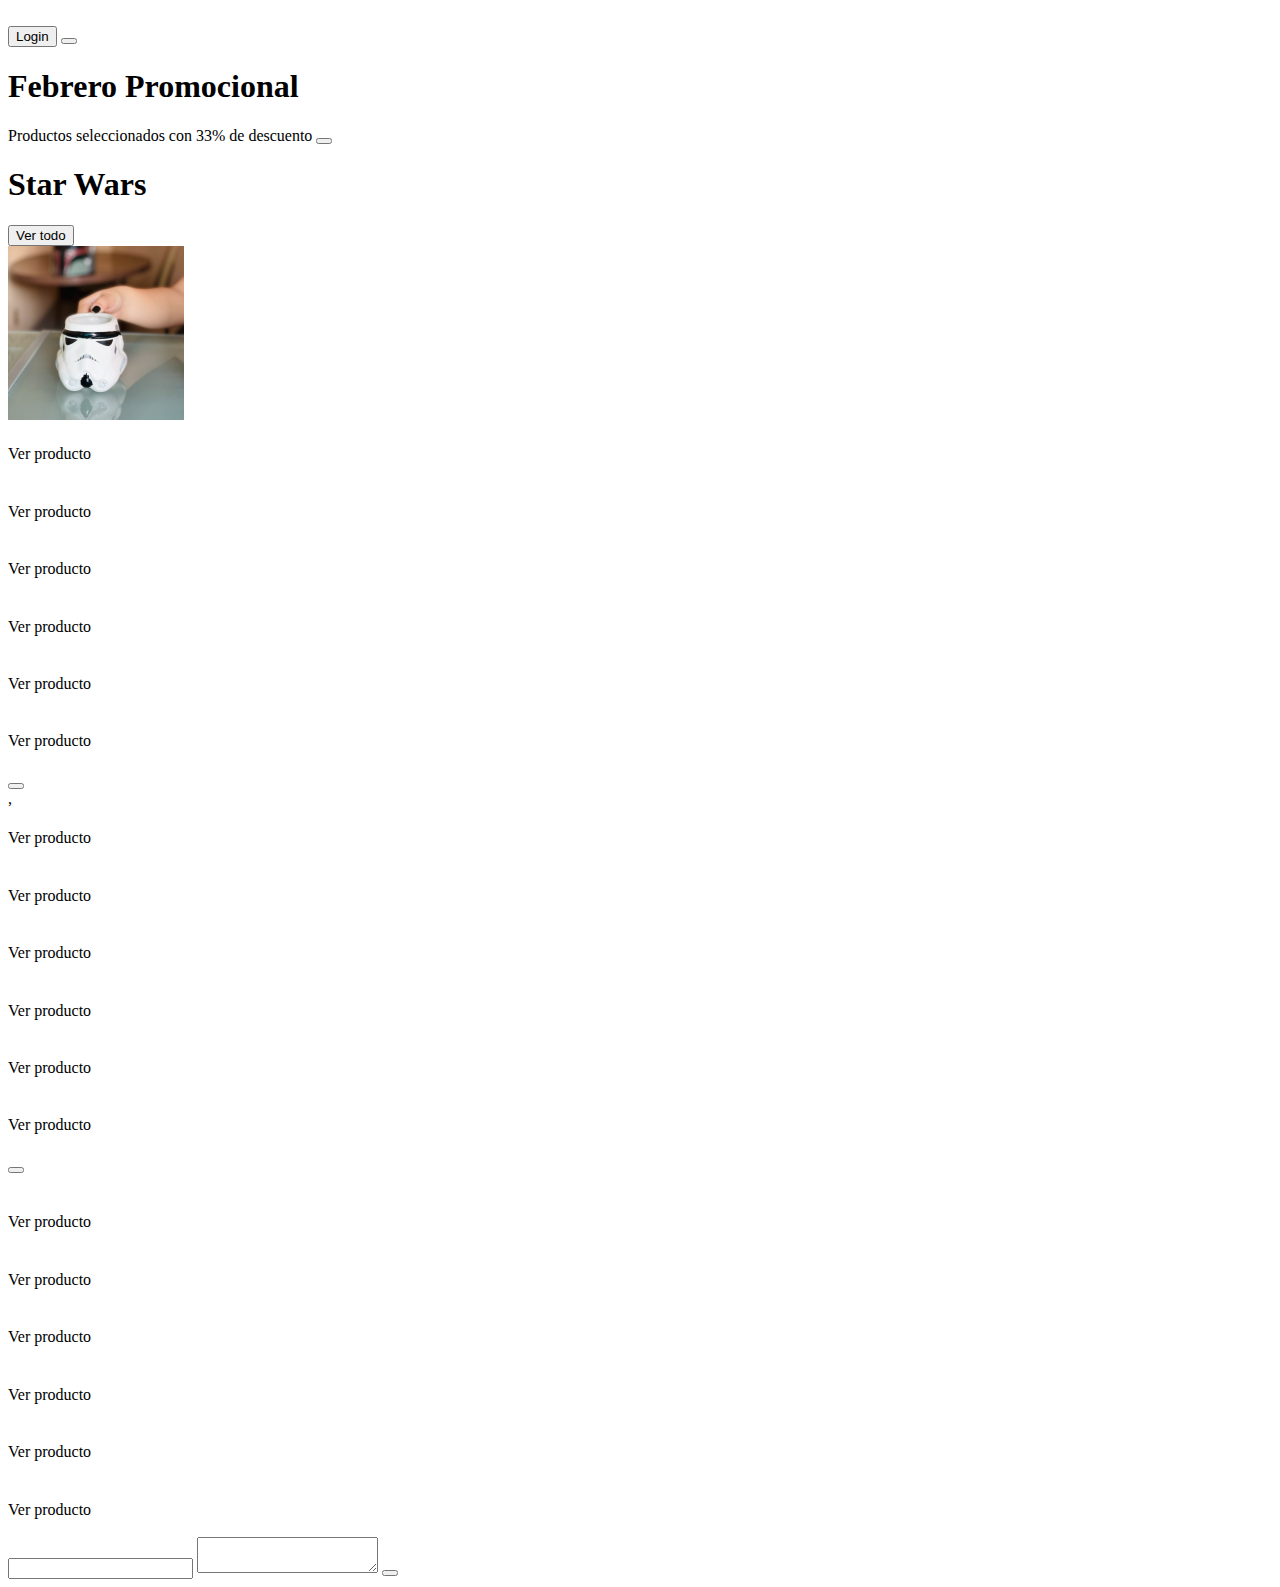
==== index.html @ b5e73b63 "iniciando proyecto" ====
<!DOCTYPE html>
<html lang="en">
<head>
    <meta charset="UTF-8">
    <meta http-equiv="X-UA-Compatible" content="IE=edge">
    <meta name="viewport" content="width=device-width, initial-scale=1.0">
    <title>Document</title>
</head>
<body>
    
    <header>
        <img class="logo">
        <div class="nav">
            <button class="login">Login</button>
            <button class="busqueda"></button>
        </div>
    </header>

    <main>
        <section class="slide">

            <h1 class="title">Febrero Promocional</h1>
            <span class="subtitle">Productos seleccionados con 33% de descuento</span>
            <button class="btn"></button>

        </section>

        <section class="store">

            <div class="store-star-wars">

                <h1 class="title-store">Star Wars</h1>
                <button class="ver-todo">Ver todo<img src=""></button>
                <div class="store-container">

                    <div class="item">
                        <img class="item__img" src="./assets/img/item1.png">
                        <h1 class="item__title"></h1>
                        <span class="item__txt"></span>
                        <span class="item__cost"></span>
                        <a class="item__ver-producto">Ver producto</a>
                    </div>

                    <div class="item">
                        <div class="item__div-img"><img class="item__img"></div>
                        <h1 class="item__title"></h1>
                        <span class="item__txt"></span>
                        <span class="item__cost"></span>
                        <a class="item__ver-producto">Ver producto</a>
                    </div>

                    <div class="item">
                        <div class="item__div-img"><img class="item__img"></div>
                        <h1 class="item__title"></h1>
                        <span class="item__txt"></span>
                        <span class="item__cost"></span>
                        <a class="item__ver-producto">Ver producto</a>
                    </div>

                    <div class="item">
                        <div class="item__div-img"><img class="item__img"></div>
                        <h1 class="item__title"></h1>
                        <span class="item__txt"></span>
                        <span class="item__cost"></span>
                        <a class="item__ver-producto">Ver producto</a>
                    </div>

                    <div class="item">
                        <div class="item__div-img"><img class="item__img"></div>
                        <h1 class="item__title"></h1>
                        <span class="item__txt"></span>
                        <span class="item__cost"></span>
                        <a class="item__ver-producto">Ver producto</a>
                    </div>

                    <div class="item">
                        <div class="item__div-img"><img class="item__img"></div>
                        <h1 class="item__title"></h1>
                        <span class="item__txt"></span>
                        <span class="item__cost"></span>
                        <a class="item__ver-producto">Ver producto</a>
                    </div>

                </div>
            </div>

            <div class="store-consolas">

                <h1 class="title"></h1>
                <button class="ver-todo"></button>
                <div class="store-container">

                    <div class="item">
                        <div class="item__div-img"><img class="item__img">,</div>
                        <h1 class="item__title"></h1>
                        <span class="item__txt"></span>
                        <span class="item__cost"></span>
                        <a class="item__ver-producto">Ver producto</a>
                    </div>

                    <div class="item">
                        <div class="item__div-img"><img class="item__img"></div>
                        <h1 class="item__title"></h1>
                        <span class="item__txt"></span>
                        <span class="item__cost"></span>
                        <a class="item__ver-producto">Ver producto</a>
                    </div>

                    <div class="item">
                        <div class="item__div-img"><img class="item__img"></div>
                        <h1 class="item__title"></h1>
                        <span class="item__txt"></span>
                        <span class="item__cost"></span>
                        <a class="item__ver-producto">Ver producto</a>
                    </div>

                    <div class="item">
                        <div class="item__div-img"><img class="item__img"></div>
                        <h1 class="item__title"></h1>
                        <span class="item__txt"></span>
                        <span class="item__cost"></span>
                        <a class="item__ver-producto">Ver producto</a>
                    </div>

                    <div class="item">
                        <div class="item__div-img"><img class="item__img"></div>
                        <h1 class="item__title"></h1>
                        <span class="item__txt"></span>
                        <span class="item__cost"></span>
                        <a class="item__ver-producto">Ver producto</a>
                    </div>
                    
                    <div class="item">
                        <div class="item__div-img"><img class="item__img"></div>
                        <h1 class="item__title"></h1>
                        <span class="item__txt"></span>
                        <span class="item__cost"></span>
                        <a class="item__ver-producto">Ver producto</a>
                    </div>

                </div>
            </div>

            <div class="store-diversos">

                <h1 class="title"></h1>
                <button class="ver-todo"></button>
                <div class="store-container">

                    <div class="item">
                        <div class="item__div-img"><img class="item__img"></div>
                        <h1 class="item__title"></h1>
                        <span class="item__txt"></span>
                        <span class="item__cost"></span>
                        <a class="item__ver-producto">Ver producto</a>
                    </div>

                    <div class="item">
                        <div class="item__div-img"><img class="item__img"></div>
                        <h1 class="item__title"></h1>
                        <span class="item__txt"></span>
                        <span class="item__cost"></span>
                        <a class="item__ver-producto">Ver producto</a>
                    </div>

                    <div class="item">
                        <div class="item__div-img"><img class="item__img"></div>
                        <h1 class="item__title"></h1>
                        <span class="item__txt"></span>
                        <span class="item__cost"></span>
                        <a class="item__ver-producto">Ver producto</a>
                    </div>

                    <div class="item">
                        <div class="item__div-img"><img class="item__img"></div>
                        <h1 class="item__title"></h1>
                        <span class="item__txt"></span>
                        <span class="item__cost"></span>
                        <a class="item__ver-producto">Ver producto</a>
                    </div>

                    <div class="item">
                        <div class="item__div-img"><img class="item__img"></div>
                        <h1 class="item__title"></h1>
                        <span class="item__txt"></span>
                        <span class="item__cost"></span>
                        <a class="item__ver-producto">Ver producto</a>
                    </div>

                    <div class="item">
                        <div class="item__div-img"><img class="item__img"></div>
                        <h1 class="item__title"></h1>
                        <span class="item__txt"></span>
                        <span class="item__cost"></span>
                        <a class="item__ver-producto">Ver producto</a>
                    </div>

                </div>
            </div>

        </section>

        <section class="contacto">

            <div class="mas-info">
                <img>
                <span></span>
                <span></span>
                <span></span>
                <span></span>
                <span></span>
                <span></span>
            </div>

            <div class="formulario">
                <form>
                    <span></span>
                    <label></label>
                    <input type="text">
                    <label></label>
                    <textarea></textarea>
                    <button type="submit"></button>
                </form>
            </div>

        </section>

    </main>

    <footer>

    </footer>
    
</body>
</html>
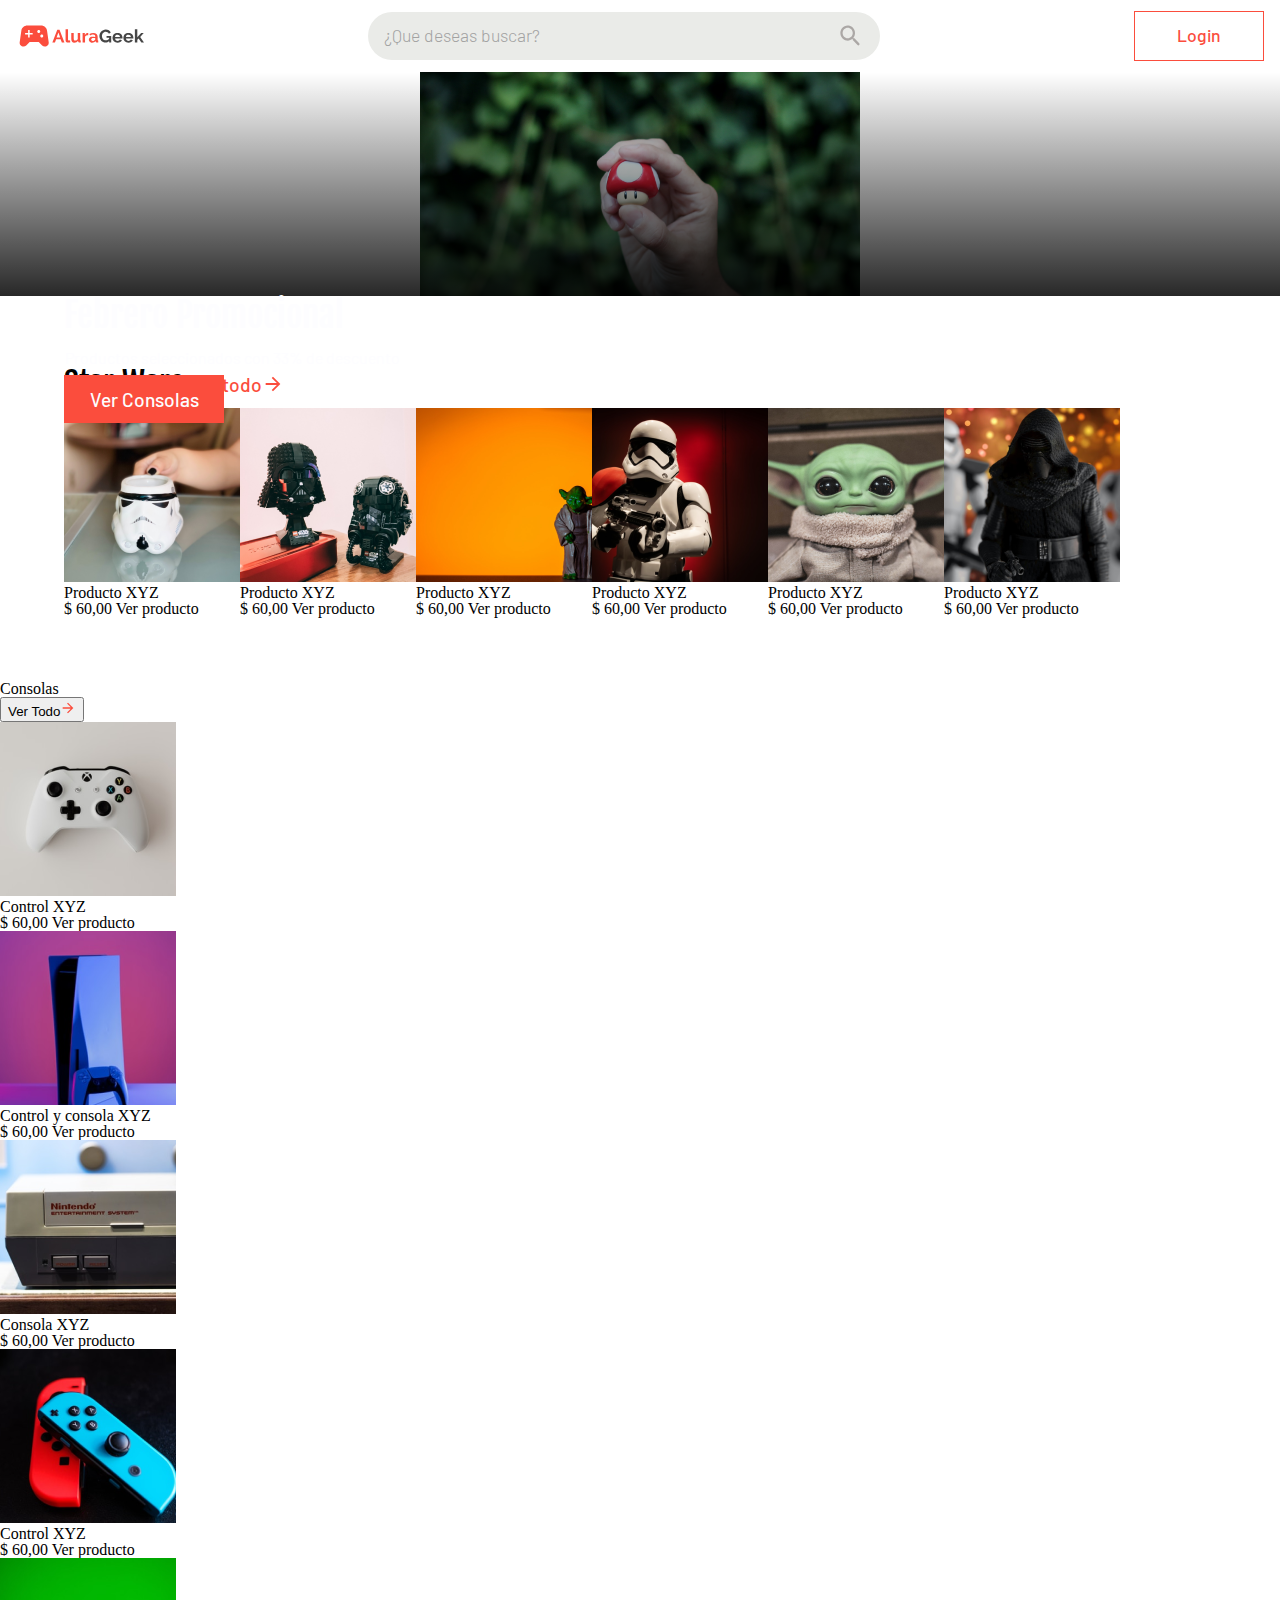
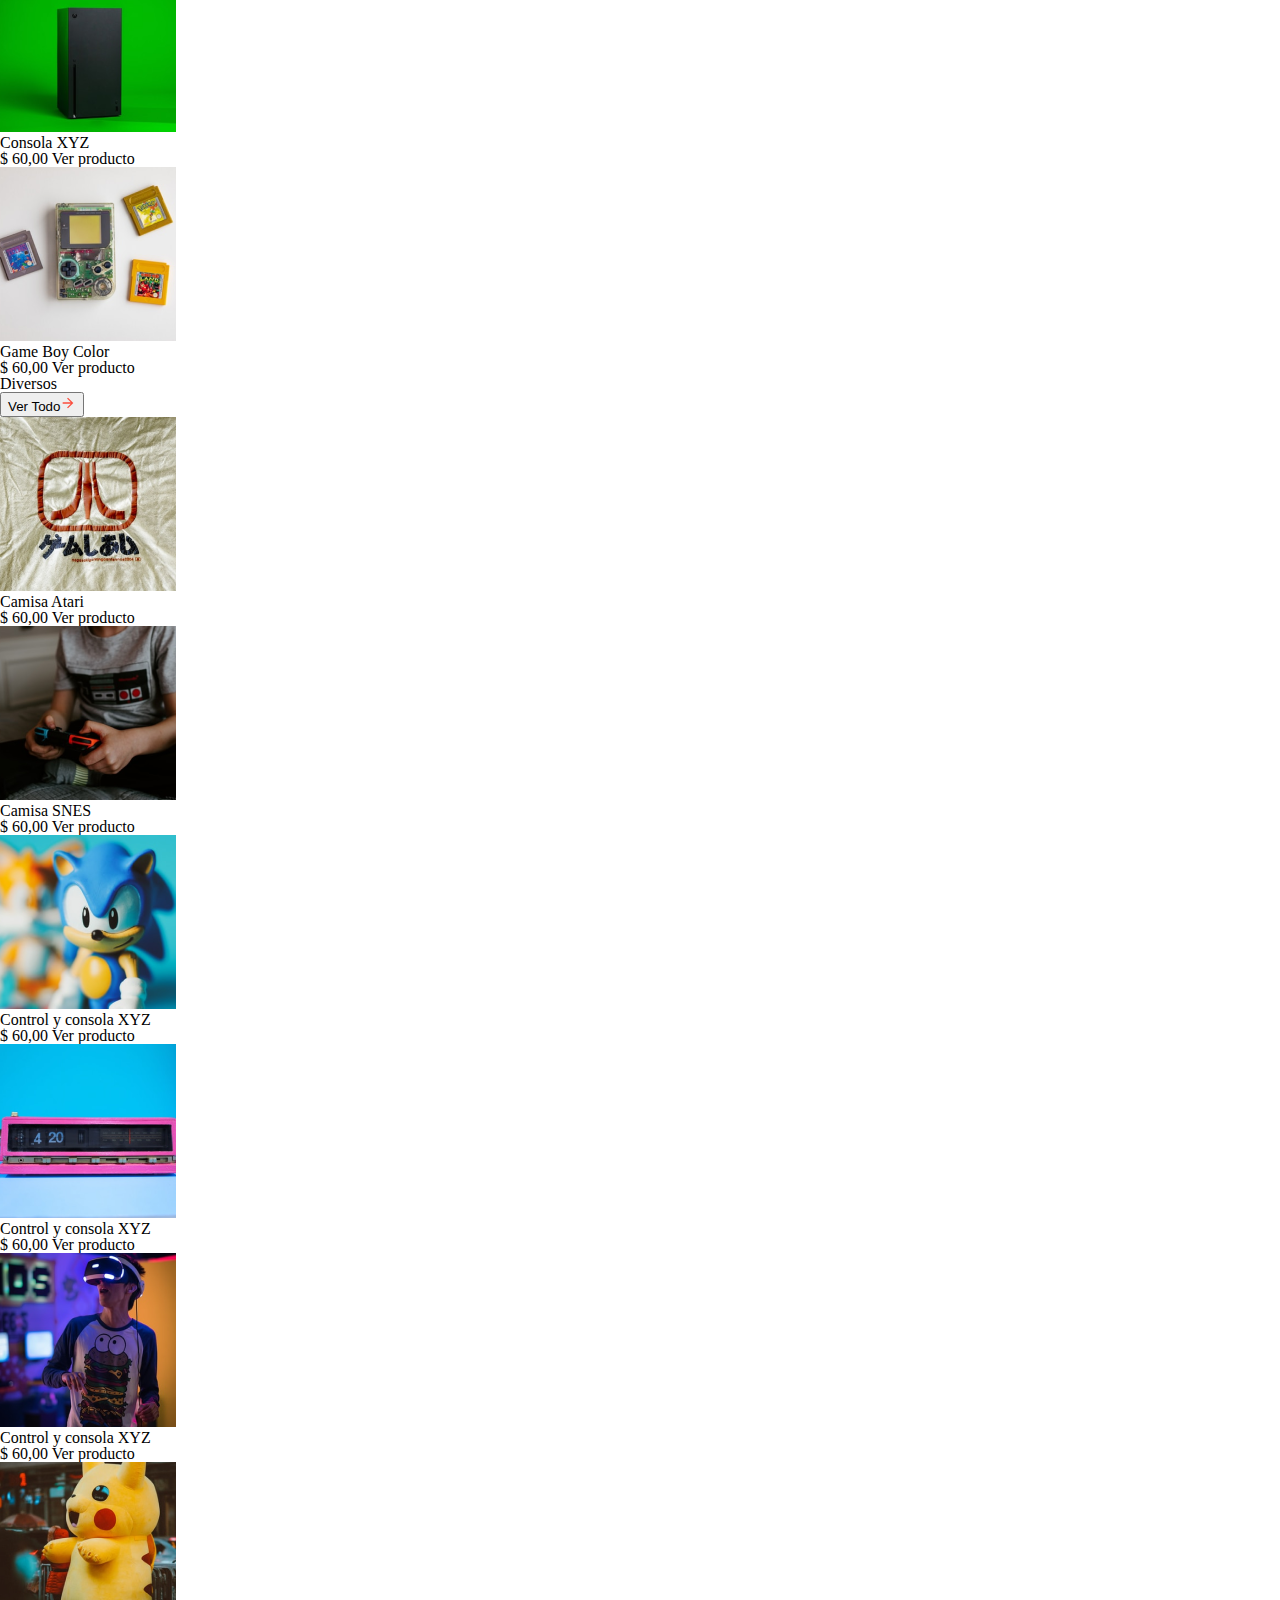
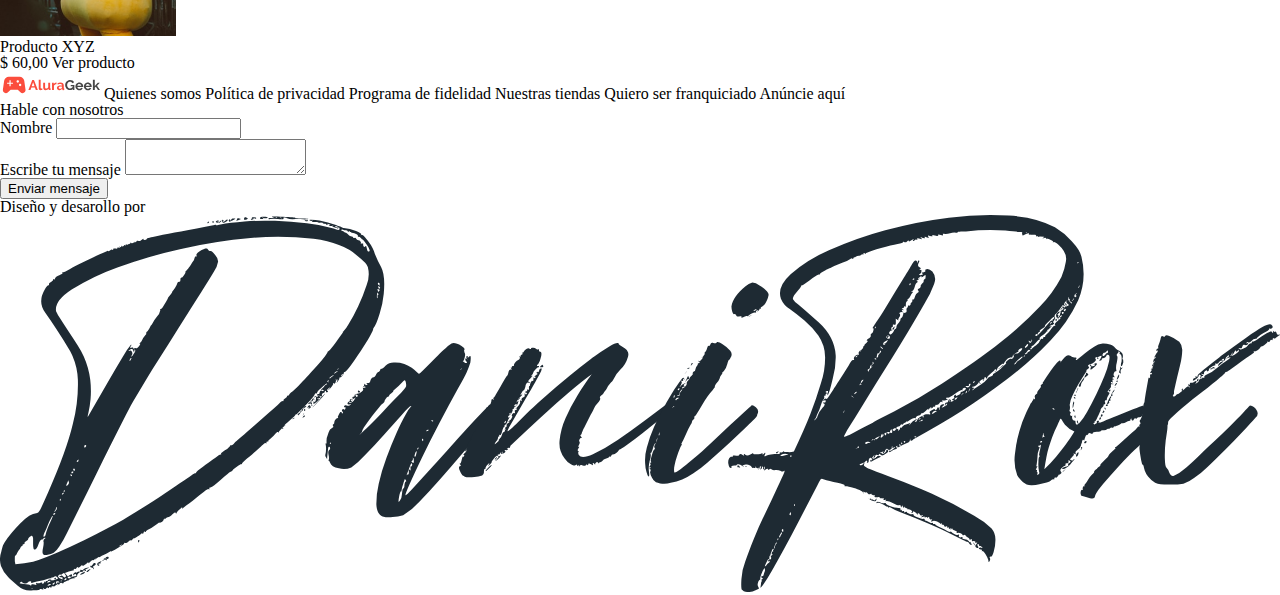
==== commit 5d282b8f: "iniciando estilos" ====
--- a/index.html
+++ b/index.html
@@ -4,24 +4,37 @@
     <meta charset="UTF-8">
     <meta http-equiv="X-UA-Compatible" content="IE=edge">
     <meta name="viewport" content="width=device-width, initial-scale=1.0">
-    <title>Document</title>
+    <link rel="preconnect" href="https://fonts.googleapis.com">
+    <link rel="preconnect" href="https://fonts.gstatic.com" crossorigin>
+    <link href="https://fonts.googleapis.com/css2?family=Barlow:wght@200;300;500&family=Fjalla+One&display=swap" rel="stylesheet">
+    <link rel="stylesheet" href="./styles/reset.css">
+    <link rel="stylesheet" href="./sass/styles.css">
+    <link rel="icon" href="./assets/icons/favicon.png" sizes="40x30">
+    <title>AluraGeek</title>
 </head>
 <body>
     
-    <header>
-        <img class="logo">
+    <header class="header">
+        <img class="logo" src="./assets/icons/Logologo.svg">
         <div class="nav">
-            <button class="login">Login</button>
-            <button class="busqueda"></button>
+            <div class="nav__login">Login</div>
+            <img src="./assets/icons/icon-lupa.svg" class="nav__busqueda-img">
+            <div class="nav__busqueda">¿Que deseas buscar?<img src="./assets/icons/icon-lupa.svg" class="nav__busqueda-img"></div>
         </div>
     </header>
 
-    <main>
+    <main class="main">
+
         <section class="slide">
-
-            <h1 class="title">Febrero Promocional</h1>
-            <span class="subtitle">Productos seleccionados con 33% de descuento</span>
-            <button class="btn"></button>
+            <div class="slide__div-img">
+                <div class="slide__gradient"></div>
+                <img class="slide__img" src="./assets/img/banner.png">
+            </div>
+            <div class="slide__txt">
+                <h1 class="slide__title">Febrero Promocional</h1>
+                <span class="slide__subtitle">Productos seleccionados con 33% de descuento</span>
+                <button class="slide__btn">Ver Consolas</button>
+            </div>     
 
         </section>
 
@@ -30,54 +43,48 @@
             <div class="store-star-wars">
 
                 <h1 class="title-store">Star Wars</h1>
-                <button class="ver-todo">Ver todo<img src=""></button>
+                <button class="btn-ver-todo">Ver todo<img class="btn-img-arrow" src="./assets/icons/arrow.svg"></button>
                 <div class="store-container">
 
                     <div class="item">
                         <img class="item__img" src="./assets/img/item1.png">
-                        <h1 class="item__title"></h1>
-                        <span class="item__txt"></span>
-                        <span class="item__cost"></span>
-                        <a class="item__ver-producto">Ver producto</a>
-                    </div>
-
-                    <div class="item">
-                        <div class="item__div-img"><img class="item__img"></div>
-                        <h1 class="item__title"></h1>
-                        <span class="item__txt"></span>
-                        <span class="item__cost"></span>
-                        <a class="item__ver-producto">Ver producto</a>
-                    </div>
-
-                    <div class="item">
-                        <div class="item__div-img"><img class="item__img"></div>
-                        <h1 class="item__title"></h1>
-                        <span class="item__txt"></span>
-                        <span class="item__cost"></span>
-                        <a class="item__ver-producto">Ver producto</a>
-                    </div>
-
-                    <div class="item">
-                        <div class="item__div-img"><img class="item__img"></div>
-                        <h1 class="item__title"></h1>
-                        <span class="item__txt"></span>
-                        <span class="item__cost"></span>
-                        <a class="item__ver-producto">Ver producto</a>
-                    </div>
-
-                    <div class="item">
-                        <div class="item__div-img"><img class="item__img"></div>
-                        <h1 class="item__title"></h1>
-                        <span class="item__txt"></span>
-                        <span class="item__cost"></span>
-                        <a class="item__ver-producto">Ver producto</a>
-                    </div>
-
-                    <div class="item">
-                        <div class="item__div-img"><img class="item__img"></div>
-                        <h1 class="item__title"></h1>
-                        <span class="item__txt"></span>
-                        <span class="item__cost"></span>
+                        <h1 class="item__title">Producto XYZ</h1>
+                        <span class="item__cost">$ 60,00</span>
+                        <a class="item__ver-producto">Ver producto</a>
+                    </div>
+
+                    <div class="item">
+                        <img class="item__img"  src="./assets/img/item2.png">
+                        <h1 class="item__title">Producto XYZ</h1>
+                        <span class="item__cost">$ 60,00</span>
+                        <a class="item__ver-producto">Ver producto</a>
+                    </div>
+
+                    <div class="item">
+                        <img class="item__img"  src="./assets/img/item3.png">
+                        <h1 class="item__title">Producto XYZ</h1>
+                        <span class="item__cost">$ 60,00</span>
+                        <a class="item__ver-producto">Ver producto</a>
+                    </div>
+
+                    <div class="item">
+                        <img class="item__img"  src="./assets/img/item4.png">
+                        <h1 class="item__title">Producto XYZ</h1>
+                        <span class="item__cost">$ 60,00</span>
+                        <a class="item__ver-producto">Ver producto</a>
+                    </div>
+
+                    <div class="item">
+                        <img class="item__img"  src="./assets/img/item5.png">
+                        <h1 class="item__title">Producto XYZ</h1>
+                        <span class="item__cost">$ 60,00</span>
+                        <a class="item__ver-producto">Ver producto</a>
+                    </div>
+
+                    <div class="item">
+                        <img class="item__img"  src="./assets/img/item6.png">
+                        <h1 class="item__title">Producto XYZ</h1>
+                        <span class="item__cost">$ 60,00</span>
                         <a class="item__ver-producto">Ver producto</a>
                     </div>
 
@@ -86,55 +93,49 @@
 
             <div class="store-consolas">
 
-                <h1 class="title"></h1>
-                <button class="ver-todo"></button>
+                <h1 class="title">Consolas</h1>
+                <button class="btn-ver-todo">Ver Todo<img src="./assets/icons/arrow.svg"></button>
                 <div class="store-container">
 
                     <div class="item">
-                        <div class="item__div-img"><img class="item__img">,</div>
-                        <h1 class="item__title"></h1>
-                        <span class="item__txt"></span>
-                        <span class="item__cost"></span>
-                        <a class="item__ver-producto">Ver producto</a>
-                    </div>
-
-                    <div class="item">
-                        <div class="item__div-img"><img class="item__img"></div>
-                        <h1 class="item__title"></h1>
-                        <span class="item__txt"></span>
-                        <span class="item__cost"></span>
-                        <a class="item__ver-producto">Ver producto</a>
-                    </div>
-
-                    <div class="item">
-                        <div class="item__div-img"><img class="item__img"></div>
-                        <h1 class="item__title"></h1>
-                        <span class="item__txt"></span>
-                        <span class="item__cost"></span>
-                        <a class="item__ver-producto">Ver producto</a>
-                    </div>
-
-                    <div class="item">
-                        <div class="item__div-img"><img class="item__img"></div>
-                        <h1 class="item__title"></h1>
-                        <span class="item__txt"></span>
-                        <span class="item__cost"></span>
-                        <a class="item__ver-producto">Ver producto</a>
-                    </div>
-
-                    <div class="item">
-                        <div class="item__div-img"><img class="item__img"></div>
-                        <h1 class="item__title"></h1>
-                        <span class="item__txt"></span>
-                        <span class="item__cost"></span>
+                        <img class="item__img"  src="./assets/img/item7.png">
+                        <h1 class="item__title">Control XYZ</h1>
+                        <span class="item__cost">$ 60,00</span>
+                        <a class="item__ver-producto">Ver producto</a>
+                    </div>
+
+                    <div class="item">
+                        <img class="item__img"  src="./assets/img/item8.png">
+                        <h1 class="item__title">Control y consola XYZ</h1>
+                        <span class="item__cost">$ 60,00</span>
+                        <a class="item__ver-producto">Ver producto</a>
+                    </div>
+
+                    <div class="item">
+                        <img class="item__img"  src="./assets/img/item9.png">
+                        <h1 class="item__title">Consola XYZ</h1>
+                        <span class="item__cost">$ 60,00</span>
+                        <a class="item__ver-producto">Ver producto</a>
+                    </div>
+
+                    <div class="item">
+                        <img class="item__img"  src="./assets/img/item10.png">
+                        <h1 class="item__title">Control XYZ</h1>
+                        <span class="item__cost">$ 60,00</span>
+                        <a class="item__ver-producto">Ver producto</a>
+                    </div>
+
+                    <div class="item">
+                        <img class="item__img"  src="./assets/img/item11.png">
+                        <h1 class="item__title">Consola XYZ</h1>
+                        <span class="item__cost">$ 60,00</span>
                         <a class="item__ver-producto">Ver producto</a>
                     </div>
                     
                     <div class="item">
-                        <div class="item__div-img"><img class="item__img"></div>
-                        <h1 class="item__title"></h1>
-                        <span class="item__txt"></span>
-                        <span class="item__cost"></span>
+                        <img class="item__img"  src="./assets/img/item12.png">
+                        <h1 class="item__title">Game Boy Color</h1>
+                        <span class="item__cost">$ 60,00</span>
                         <a class="item__ver-producto">Ver producto</a>
                     </div>
 
@@ -143,55 +144,49 @@
 
             <div class="store-diversos">
 
-                <h1 class="title"></h1>
-                <button class="ver-todo"></button>
+                <h1 class="title">Diversos</h1>
+                <button class="btn-ver-todo">Ver Todo<img src="./assets/icons/arrow.svg"></button>
                 <div class="store-container">
 
                     <div class="item">
-                        <div class="item__div-img"><img class="item__img"></div>
-                        <h1 class="item__title"></h1>
-                        <span class="item__txt"></span>
-                        <span class="item__cost"></span>
-                        <a class="item__ver-producto">Ver producto</a>
-                    </div>
-
-                    <div class="item">
-                        <div class="item__div-img"><img class="item__img"></div>
-                        <h1 class="item__title"></h1>
-                        <span class="item__txt"></span>
-                        <span class="item__cost"></span>
-                        <a class="item__ver-producto">Ver producto</a>
-                    </div>
-
-                    <div class="item">
-                        <div class="item__div-img"><img class="item__img"></div>
-                        <h1 class="item__title"></h1>
-                        <span class="item__txt"></span>
-                        <span class="item__cost"></span>
-                        <a class="item__ver-producto">Ver producto</a>
-                    </div>
-
-                    <div class="item">
-                        <div class="item__div-img"><img class="item__img"></div>
-                        <h1 class="item__title"></h1>
-                        <span class="item__txt"></span>
-                        <span class="item__cost"></span>
-                        <a class="item__ver-producto">Ver producto</a>
-                    </div>
-
-                    <div class="item">
-                        <div class="item__div-img"><img class="item__img"></div>
-                        <h1 class="item__title"></h1>
-                        <span class="item__txt"></span>
-                        <span class="item__cost"></span>
-                        <a class="item__ver-producto">Ver producto</a>
-                    </div>
-
-                    <div class="item">
-                        <div class="item__div-img"><img class="item__img"></div>
-                        <h1 class="item__title"></h1>
-                        <span class="item__txt"></span>
-                        <span class="item__cost"></span>
+                        <img class="item__img"  src="./assets/img/item13.png">
+                        <h1 class="item__title">Camisa Atari</h1>
+                        <span class="item__cost">$ 60,00</span>
+                        <a class="item__ver-producto">Ver producto</a>
+                    </div>
+
+                    <div class="item">
+                        <img class="item__img"  src="./assets/img/item14.png">
+                        <h1 class="item__title">Camisa SNES</h1>
+                        <span class="item__cost">$ 60,00</span>
+                        <a class="item__ver-producto">Ver producto</a>
+                    </div>
+
+                    <div class="item">
+                        <img class="item__img"  src="./assets/img/item15.png">
+                        <h1 class="item__title">Control y consola XYZ</h1>
+                        <span class="item__cost">$ 60,00</span>
+                        <a class="item__ver-producto">Ver producto</a>
+                    </div>
+
+                    <div class="item">
+                        <img class="item__img"  src="./assets/img/item16.png">
+                        <h1 class="item__title">Control y consola XYZ</h1>
+                        <span class="item__cost">$ 60,00</span>
+                        <a class="item__ver-producto">Ver producto</a>
+                    </div>
+
+                    <div class="item">
+                        <img class="item__img"  src="./assets/img/item17.png">
+                        <h1 class="item__title">Control y consola XYZ</h1>
+                        <span class="item__cost">$ 60,00</span>
+                        <a class="item__ver-producto">Ver producto</a>
+                    </div>
+
+                    <div class="item">
+                        <img class="item__img"  src="./assets/img/item18.png">
+                        <h1 class="item__title">Producto XYZ</h1>
+                        <span class="item__cost">$ 60,00</span>
                         <a class="item__ver-producto">Ver producto</a>
                     </div>
 
@@ -203,23 +198,27 @@
         <section class="contacto">
 
             <div class="mas-info">
-                <img>
-                <span></span>
-                <span></span>
-                <span></span>
-                <span></span>
-                <span></span>
-                <span></span>
+                <img src="./assets/icons/Logologo.svg" class="logo-info">
+                <span class="span-info">Quienes somos</span>
+                <span class="span-info">Política de privacidad</span>
+                <span class="span-info">Programa de fidelidad</span>
+                <span class="span-info">Nuestras tiendas</span>
+                <span class="span-info">Quiero ser franquiciado</span>
+                <span class="span-info">Anúncie aquí</span>
             </div>
 
             <div class="formulario">
                 <form>
-                    <span></span>
-                    <label></label>
-                    <input type="text">
-                    <label></label>
-                    <textarea></textarea>
-                    <button type="submit"></button>
+                    <span class="title-form">Hable con nosotros</span>
+                    <div class="group-input">
+                        <label for="nombre">Nombre</label>
+                        <input id="nombre" name="nombre" type="text" required>
+                    </div>
+                    <div class="group-input">
+                        <label for="mensaje">Escribe tu mensaje</label>
+                        <textarea id="mensaje" name="mensaje"></textarea>
+                    </div>
+                    <button class="btn-form" type="submit">Enviar mensaje</button>
                 </form>
             </div>
 
@@ -228,7 +227,7 @@
     </main>
 
     <footer>
-
+        <p class="div-footer__txt">Diseño y desarollo por <img src="./assets/icons/logo-DaniRox.svg" class="div-footer__icon"></p>
     </footer>
     
 </body>
--- a/sass/styles.css
+++ b/sass/styles.css
@@ -0,0 +1,152 @@
+.header {
+  height: 4.5rem;
+  width: 100%;
+  display: flex;
+  flex-direction: row;
+  align-items: center;
+  justify-content: space-between;
+}
+.header .logo {
+  width: 8rem;
+  padding: 1rem;
+}
+.header .nav {
+  width: 50%;
+  padding: 1rem;
+  display: flex;
+  flex-direction: row;
+  align-items: center;
+  justify-content: space-between;
+}
+@media screen and (min-width: 480px) {
+  .header .nav {
+    width: 70%;
+    flex-direction: row-reverse;
+  }
+}
+.header .nav .nav__login {
+  color: #FB4D3D;
+  font-size: 1.1rem;
+  font-weight: 500;
+  font-family: "Barlow", sans-serif;
+  height: 3rem;
+  width: 8rem;
+  border: 1px solid #FB4D3D;
+  display: flex;
+  justify-content: center;
+  align-items: center;
+}
+.header .nav .nav__busqueda-img {
+  width: 1.7rem;
+}
+@media screen and (min-width: 480px) {
+  .header .nav .nav__busqueda-img {
+    display: none;
+  }
+}
+.header .nav .nav__busqueda {
+  display: none;
+}
+@media screen and (min-width: 480px) {
+  .header .nav .nav__busqueda {
+    color: #a2a2a2;
+    font-size: 1.1rem;
+    font-family: "Barlow", sans-serif;
+    font-weight: 300;
+    background-color: #EAEBE8;
+    height: 3rem;
+    width: 30rem;
+    padding: 0 1rem;
+    border-radius: 2rem;
+    display: flex;
+    align-items: center;
+    justify-content: space-between;
+  }
+}
+.header .nav .nav__busqueda .nav__busqueda-img {
+  display: flex;
+  width: 1.7rem;
+}
+
+.slide {
+  height: 14rem;
+  color: #FDFDFF;
+}
+.slide .slide__div-img {
+  height: 100%;
+  overflow: hidden;
+  display: flex;
+  justify-content: center;
+  align-items: center;
+}
+.slide .slide__div-img .slide__gradient {
+  height: 14rem;
+  width: 100%;
+  background-image: linear-gradient(to bottom, transparent, rgba(0, 0, 0, 0.845));
+  position: absolute;
+}
+.slide .slide__div-img .slide__img {
+  height: 18rem;
+}
+.slide .slide__txt {
+  color: #FDFDFF;
+  width: 100%;
+  position: absolute;
+  top: 25%;
+  margin: 5%;
+  display: flex;
+  flex-direction: column;
+}
+.slide .slide__txt .slide__title {
+  font-size: 2.2rem;
+  font-family: "Fjalla One", sans-serif;
+  margin: 0.5rem 0;
+}
+.slide .slide__txt .slide__subtitle {
+  font-size: 1rem;
+  font-family: "Barlow", sans-serif;
+  font-weight: 300;
+  margin: 0.6rem 1px;
+}
+.slide .slide__txt .slide__btn {
+  color: #FDFDFF;
+  font-size: 1.2rem;
+  font-family: "Barlow", sans-serif;
+  font-weight: 500;
+  background-color: #FB4D3D;
+  height: 3rem;
+  width: 10rem;
+  border: none;
+}
+
+.store-star-wars {
+  margin: 5%;
+  display: flex;
+  flex-direction: row;
+  flex-wrap: wrap;
+}
+.store-star-wars .title-store {
+  color: #000000;
+  font-size: 2rem;
+  font-family: "Fjalla One", sans-serif;
+  margin: 0.5rem 0;
+}
+.store-star-wars .btn-ver-todo {
+  color: #FB4D3D;
+  font-size: 1.2rem;
+  font-family: "Barlow", sans-serif;
+  font-weight: 500;
+  background-color: transparent;
+  border: none;
+  display: flex;
+  flex-direction: row;
+  align-items: center;
+}
+.store-star-wars .btn-ver-todo .btn-img-arrow {
+  width: 1.4rem;
+}
+.store-star-wars .store-container {
+  display: flex;
+  flex-direction: row;
+  flex-wrap: wrap;
+}/*# sourceMappingURL=styles.css.map */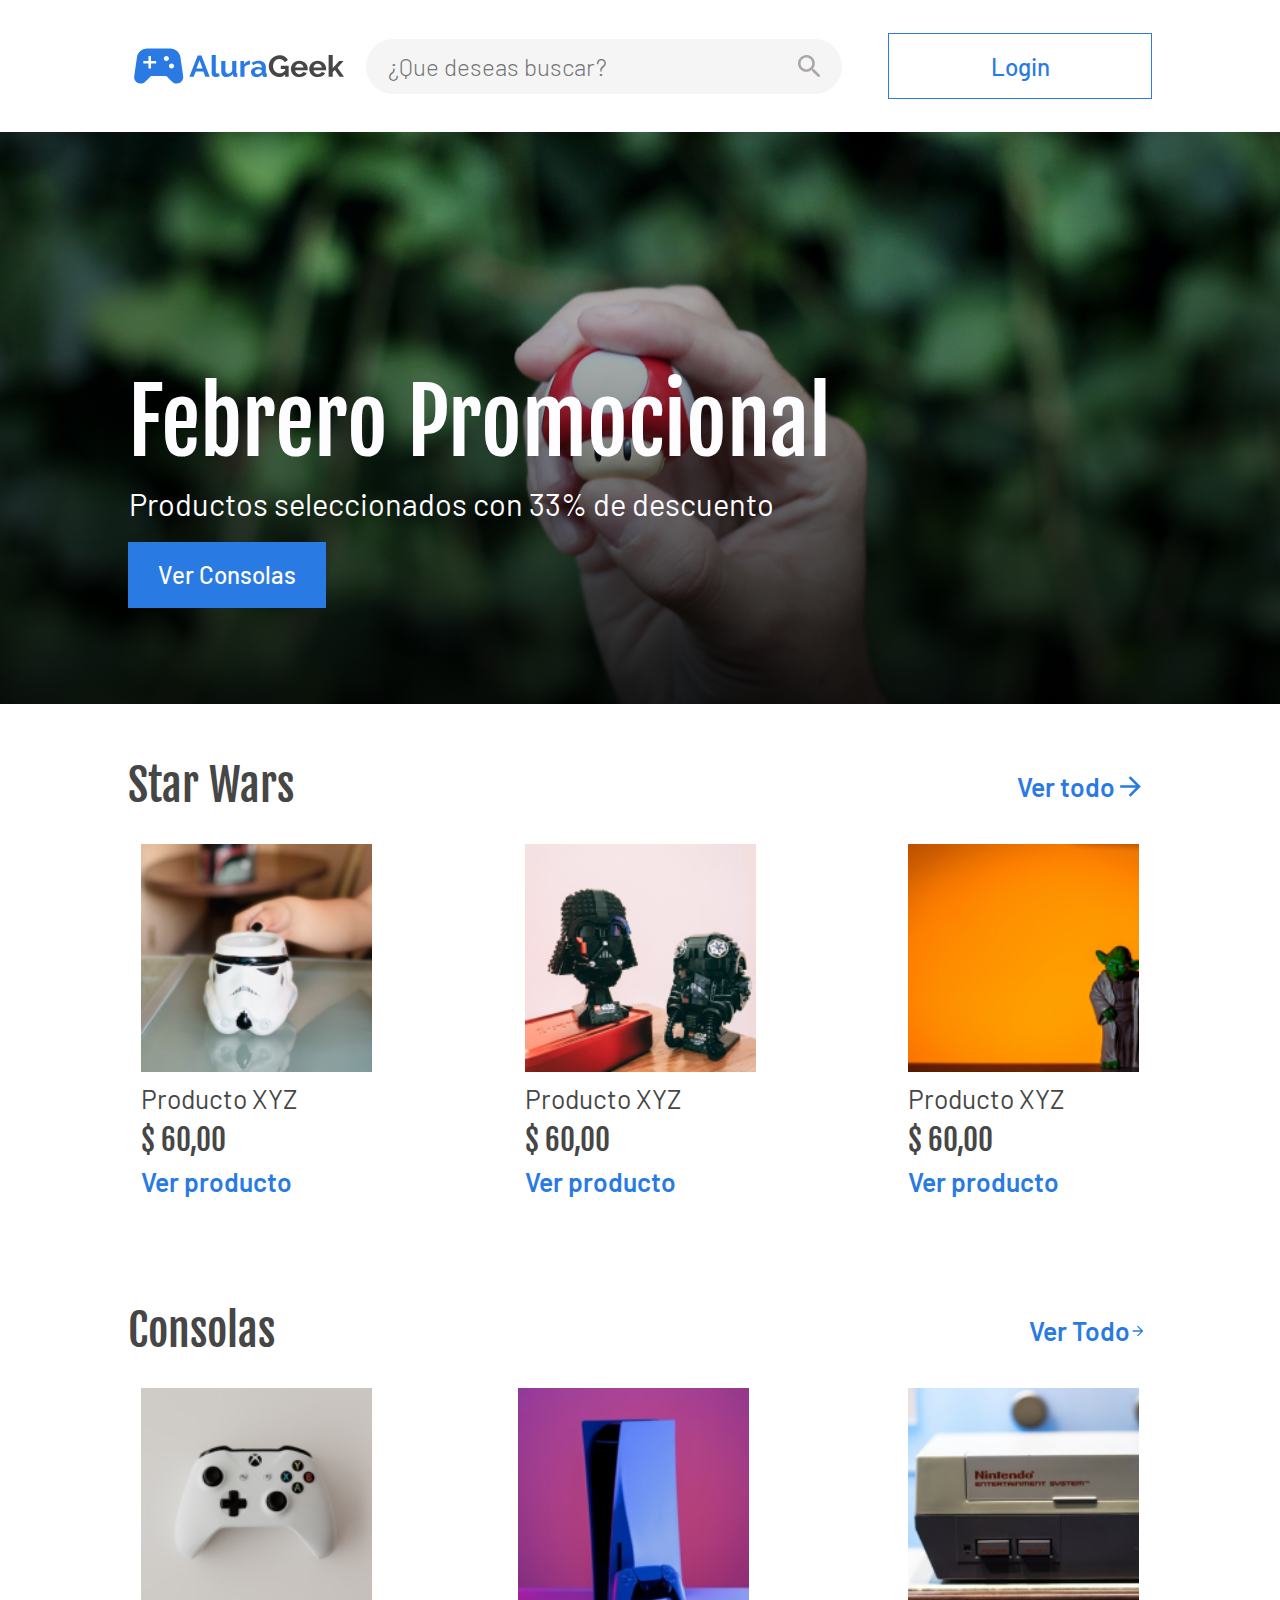
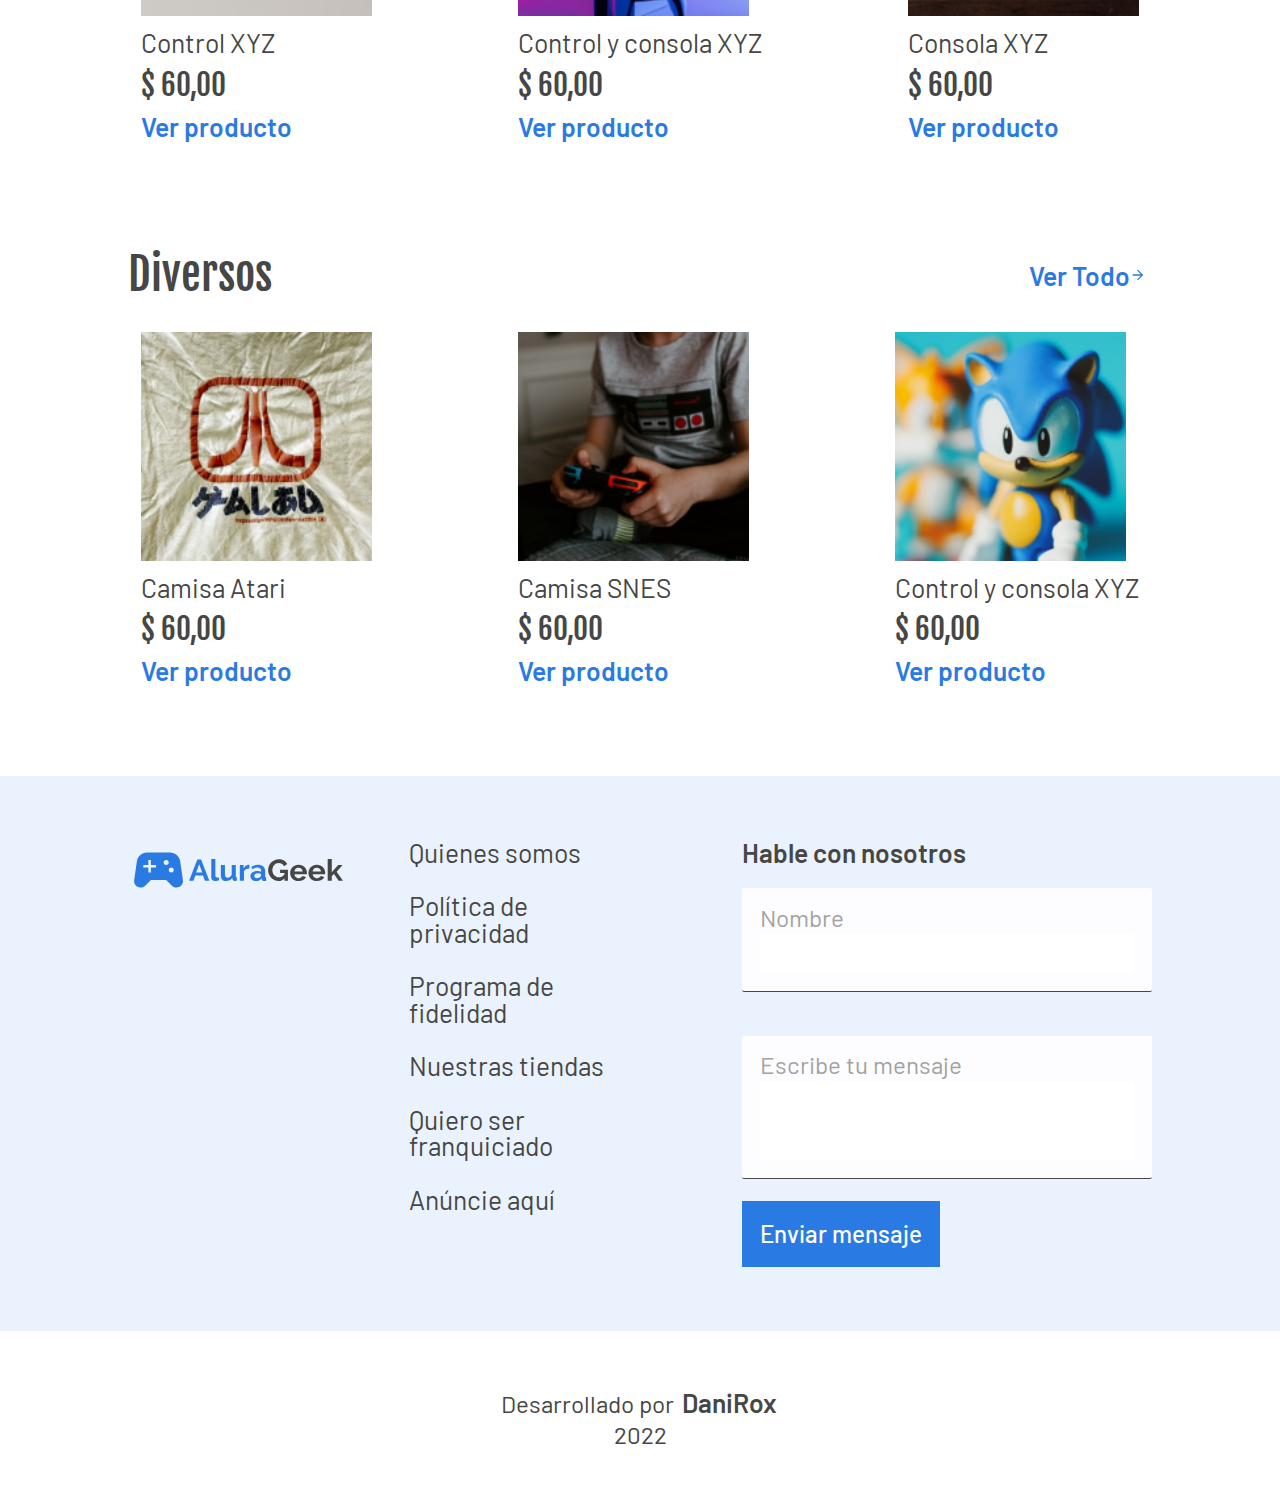
==== commit d15d3795: "agregando estilos" ====
--- a/index.html
+++ b/index.html
@@ -6,7 +6,7 @@
     <meta name="viewport" content="width=device-width, initial-scale=1.0">
     <link rel="preconnect" href="https://fonts.googleapis.com">
     <link rel="preconnect" href="https://fonts.gstatic.com" crossorigin>
-    <link href="https://fonts.googleapis.com/css2?family=Barlow:wght@200;300;500&family=Fjalla+One&display=swap" rel="stylesheet">
+    <link href="https://fonts.googleapis.com/css2?family=Barlow:wght@200;400;500;600&family=Fjalla+One&display=swap" rel="stylesheet">
     <link rel="stylesheet" href="./styles/reset.css">
     <link rel="stylesheet" href="./sass/styles.css">
     <link rel="icon" href="./assets/icons/favicon.png" sizes="40x30">
@@ -15,11 +15,11 @@
 <body>
     
     <header class="header">
-        <img class="logo" src="./assets/icons/Logologo.svg">
+        <img class="logo" src="./assets/icons/logo-alurageek.svg" alt="logo-alurageek">
         <div class="nav">
-            <div class="nav__login">Login</div>
-            <img src="./assets/icons/icon-lupa.svg" class="nav__busqueda-img">
-            <div class="nav__busqueda">¿Que deseas buscar?<img src="./assets/icons/icon-lupa.svg" class="nav__busqueda-img"></div>
+            <button class="nav__btn-login">Login</button>
+            <img src="./assets/icons/icon-lupa.svg" class="nav__busqueda-img" alt="icono-lupa">
+            <input class="nav__input-busqueda" placeholder="¿Que deseas buscar?"></input>
         </div>
     </header>
 
@@ -40,100 +40,106 @@
 
         <section class="store">
 
-            <div class="store-star-wars">
-
-                <h1 class="title-store">Star Wars</h1>
-                <button class="btn-ver-todo">Ver todo<img class="btn-img-arrow" src="./assets/icons/arrow.svg"></button>
+            <div class="store-title">
+
+                <div class="div-title-store">
+                    <h1 class="title-store">Star Wars</h1>
+                    <button class="btn-ver-todo">Ver todo<img class="btn-img-arrow" src="./assets/icons/arrow.svg"></button>
+                </div>
+                
                 <div class="store-container">
 
                     <div class="item">
-                        <img class="item__img" src="./assets/img/item1.png">
-                        <h1 class="item__title">Producto XYZ</h1>
-                        <span class="item__cost">$ 60,00</span>
-                        <a class="item__ver-producto">Ver producto</a>
-                    </div>
-
-                    <div class="item">
-                        <img class="item__img"  src="./assets/img/item2.png">
-                        <h1 class="item__title">Producto XYZ</h1>
-                        <span class="item__cost">$ 60,00</span>
-                        <a class="item__ver-producto">Ver producto</a>
-                    </div>
-
-                    <div class="item">
-                        <img class="item__img"  src="./assets/img/item3.png">
-                        <h1 class="item__title">Producto XYZ</h1>
-                        <span class="item__cost">$ 60,00</span>
-                        <a class="item__ver-producto">Ver producto</a>
-                    </div>
-
-                    <div class="item">
-                        <img class="item__img"  src="./assets/img/item4.png">
-                        <h1 class="item__title">Producto XYZ</h1>
-                        <span class="item__cost">$ 60,00</span>
-                        <a class="item__ver-producto">Ver producto</a>
-                    </div>
-
-                    <div class="item">
-                        <img class="item__img"  src="./assets/img/item5.png">
-                        <h1 class="item__title">Producto XYZ</h1>
-                        <span class="item__cost">$ 60,00</span>
-                        <a class="item__ver-producto">Ver producto</a>
-                    </div>
-
-                    <div class="item">
-                        <img class="item__img"  src="./assets/img/item6.png">
-                        <h1 class="item__title">Producto XYZ</h1>
-                        <span class="item__cost">$ 60,00</span>
-                        <a class="item__ver-producto">Ver producto</a>
-                    </div>
-
-                </div>
-            </div>
-
-            <div class="store-consolas">
-
-                <h1 class="title">Consolas</h1>
-                <button class="btn-ver-todo">Ver Todo<img src="./assets/icons/arrow.svg"></button>
+                        <img class="item__img" src="./assets/img/item1.png" alt="imagen-producto">
+                        <h1 class="item__title">Producto XYZ</h1>
+                        <span class="item__cost">$ 60,00</span>
+                        <a class="item__ver-producto">Ver producto</a>
+                    </div>
+
+                    <div class="item">
+                        <img class="item__img"  src="./assets/img/item2.png" alt="imagen-producto">
+                        <h1 class="item__title">Producto XYZ</h1>
+                        <span class="item__cost">$ 60,00</span>
+                        <a class="item__ver-producto">Ver producto</a>
+                    </div>
+
+                    <div class="item">
+                        <img class="item__img"  src="./assets/img/item3.png" alt="imagen-producto">
+                        <h1 class="item__title">Producto XYZ</h1>
+                        <span class="item__cost">$ 60,00</span>
+                        <a class="item__ver-producto">Ver producto</a>
+                    </div>
+
+                    <div class="item">
+                        <img class="item__img"  src="./assets/img/item4.png" alt="imagen-producto">
+                        <h1 class="item__title">Producto XYZ</h1>
+                        <span class="item__cost">$ 60,00</span>
+                        <a class="item__ver-producto">Ver producto</a>
+                    </div>
+
+                    <div class="item">
+                        <img class="item__img"  src="./assets/img/item5.png" alt="imagen-producto">
+                        <h1 class="item__title">Producto XYZ</h1>
+                        <span class="item__cost">$ 60,00</span>
+                        <a class="item__ver-producto">Ver producto</a>
+                    </div>
+
+                    <div class="item">
+                        <img class="item__img"  src="./assets/img/item6.png" alt="imagen-producto">
+                        <h1 class="item__title">Producto XYZ</h1>
+                        <span class="item__cost">$ 60,00</span>
+                        <a class="item__ver-producto">Ver producto</a>
+                    </div>
+
+                </div>
+            </div>
+
+            <div class="store-title">
+
+                <div class="div-title-store">
+                    <h1 class="title-store">Consolas</h1>
+                    <button class="btn-ver-todo">Ver Todo<img src="./assets/icons/arrow.svg"></button>
+                </div>
+                
                 <div class="store-container">
 
                     <div class="item">
-                        <img class="item__img"  src="./assets/img/item7.png">
+                        <img class="item__img"  src="./assets/img/item7.png" alt="imagen-producto">
                         <h1 class="item__title">Control XYZ</h1>
                         <span class="item__cost">$ 60,00</span>
                         <a class="item__ver-producto">Ver producto</a>
                     </div>
 
                     <div class="item">
-                        <img class="item__img"  src="./assets/img/item8.png">
-                        <h1 class="item__title">Control y consola XYZ</h1>
-                        <span class="item__cost">$ 60,00</span>
-                        <a class="item__ver-producto">Ver producto</a>
-                    </div>
-
-                    <div class="item">
-                        <img class="item__img"  src="./assets/img/item9.png">
+                        <img class="item__img"  src="./assets/img/item8.png" alt="imagen-producto">
+                        <h1 class="item__title">Control y consola XYZ</h1>
+                        <span class="item__cost">$ 60,00</span>
+                        <a class="item__ver-producto">Ver producto</a>
+                    </div>
+
+                    <div class="item">
+                        <img class="item__img"  src="./assets/img/item9.png" alt="imagen-producto">
                         <h1 class="item__title">Consola XYZ</h1>
                         <span class="item__cost">$ 60,00</span>
                         <a class="item__ver-producto">Ver producto</a>
                     </div>
 
                     <div class="item">
-                        <img class="item__img"  src="./assets/img/item10.png">
+                        <img class="item__img"  src="./assets/img/item10.png" alt="imagen-producto">
                         <h1 class="item__title">Control XYZ</h1>
                         <span class="item__cost">$ 60,00</span>
                         <a class="item__ver-producto">Ver producto</a>
                     </div>
 
                     <div class="item">
-                        <img class="item__img"  src="./assets/img/item11.png">
+                        <img class="item__img"  src="./assets/img/item11.png" alt="imagen-producto">
                         <h1 class="item__title">Consola XYZ</h1>
                         <span class="item__cost">$ 60,00</span>
                         <a class="item__ver-producto">Ver producto</a>
                     </div>
                     
                     <div class="item">
-                        <img class="item__img"  src="./assets/img/item12.png">
+                        <img class="item__img"  src="./assets/img/item12.png" alt="imagen-producto">
                         <h1 class="item__title">Game Boy Color</h1>
                         <span class="item__cost">$ 60,00</span>
                         <a class="item__ver-producto">Ver producto</a>
@@ -142,49 +148,52 @@
                 </div>
             </div>
 
-            <div class="store-diversos">
-
-                <h1 class="title">Diversos</h1>
-                <button class="btn-ver-todo">Ver Todo<img src="./assets/icons/arrow.svg"></button>
+            <div class="store-title">
+
+                <div class="div-title-store">
+                    <h1 class="title-store">Diversos</h1>
+                    <button class="btn-ver-todo">Ver Todo<img src="./assets/icons/arrow.svg"></button>
+                </div>
+                
                 <div class="store-container">
 
                     <div class="item">
-                        <img class="item__img"  src="./assets/img/item13.png">
+                        <img class="item__img"  src="./assets/img/item13.png" alt="imagen-producto">
                         <h1 class="item__title">Camisa Atari</h1>
                         <span class="item__cost">$ 60,00</span>
                         <a class="item__ver-producto">Ver producto</a>
                     </div>
 
                     <div class="item">
-                        <img class="item__img"  src="./assets/img/item14.png">
+                        <img class="item__img"  src="./assets/img/item14.png" alt="imagen-producto">
                         <h1 class="item__title">Camisa SNES</h1>
                         <span class="item__cost">$ 60,00</span>
                         <a class="item__ver-producto">Ver producto</a>
                     </div>
 
                     <div class="item">
-                        <img class="item__img"  src="./assets/img/item15.png">
-                        <h1 class="item__title">Control y consola XYZ</h1>
-                        <span class="item__cost">$ 60,00</span>
-                        <a class="item__ver-producto">Ver producto</a>
-                    </div>
-
-                    <div class="item">
-                        <img class="item__img"  src="./assets/img/item16.png">
-                        <h1 class="item__title">Control y consola XYZ</h1>
-                        <span class="item__cost">$ 60,00</span>
-                        <a class="item__ver-producto">Ver producto</a>
-                    </div>
-
-                    <div class="item">
-                        <img class="item__img"  src="./assets/img/item17.png">
-                        <h1 class="item__title">Control y consola XYZ</h1>
-                        <span class="item__cost">$ 60,00</span>
-                        <a class="item__ver-producto">Ver producto</a>
-                    </div>
-
-                    <div class="item">
-                        <img class="item__img"  src="./assets/img/item18.png">
+                        <img class="item__img"  src="./assets/img/item15.png" alt="imagen-producto">
+                        <h1 class="item__title">Control y consola XYZ</h1>
+                        <span class="item__cost">$ 60,00</span>
+                        <a class="item__ver-producto">Ver producto</a>
+                    </div>
+
+                    <div class="item">
+                        <img class="item__img"  src="./assets/img/item16.png" alt="imagen-producto">
+                        <h1 class="item__title">Control y consola XYZ</h1>
+                        <span class="item__cost">$ 60,00</span>
+                        <a class="item__ver-producto">Ver producto</a>
+                    </div>
+
+                    <div class="item">
+                        <img class="item__img"  src="./assets/img/item17.png" alt="imagen-producto">
+                        <h1 class="item__title">Control y consola XYZ</h1>
+                        <span class="item__cost">$ 60,00</span>
+                        <a class="item__ver-producto">Ver producto</a>
+                    </div>
+
+                    <div class="item">
+                        <img class="item__img"  src="./assets/img/item18.png" alt="imagen-producto">
                         <h1 class="item__title">Producto XYZ</h1>
                         <span class="item__cost">$ 60,00</span>
                         <a class="item__ver-producto">Ver producto</a>
@@ -198,13 +207,16 @@
         <section class="contacto">
 
             <div class="mas-info">
-                <img src="./assets/icons/Logologo.svg" class="logo-info">
-                <span class="span-info">Quienes somos</span>
-                <span class="span-info">Política de privacidad</span>
-                <span class="span-info">Programa de fidelidad</span>
-                <span class="span-info">Nuestras tiendas</span>
-                <span class="span-info">Quiero ser franquiciado</span>
-                <span class="span-info">Anúncie aquí</span>
+                <img src="./assets/icons/logo-alurageek.svg" class="logo-info" alt="logo-alurageek">
+                <div class="div-span-info">
+                    <span class="span-info">Quienes somos</span>
+                    <span class="span-info">Política de privacidad</span>
+                    <span class="span-info">Programa de fidelidad</span>
+                    <span class="span-info">Nuestras tiendas</span>
+                    <span class="span-info">Quiero ser franquiciado</span>
+                    <span class="span-info">Anúncie aquí</span>
+                </div>
+
             </div>
 
             <div class="formulario">
@@ -226,8 +238,11 @@
 
     </main>
 
-    <footer>
-        <p class="div-footer__txt">Diseño y desarollo por <img src="./assets/icons/logo-DaniRox.svg" class="div-footer__icon"></p>
+    <footer class="footer">
+
+        <p class="footer__txt">Desarrollado por <a href="https://danirox.github.io/DaniRox-Portfolio/" target="_blank" class="footer__link">DaniRox</a></p>
+        <p class="footer__año">2022</p>
+
     </footer>
     
 </body>
--- a/sass/styles.css
+++ b/sass/styles.css
@@ -1,76 +1,123 @@
+@charset "UTF-8";
+html {
+  font-size: 16px;
+}
+@media screen and (min-width: 480px) {
+  html {
+    font-size: 18px;
+  }
+}
+@media screen and (min-width: 770px) {
+  html {
+    font-size: 20px;
+  }
+}
+@media screen and (min-width: 1100px) {
+  html {
+    font-size: 22px;
+  }
+}
+
 .header {
-  height: 4.5rem;
-  width: 100%;
+  height: 6rem;
+  width: auto;
+  margin: 0 5%;
   display: flex;
   flex-direction: row;
   align-items: center;
   justify-content: space-between;
 }
+@media screen and (min-width: 1100px) {
+  .header {
+    margin: 0 10%;
+  }
+}
 .header .logo {
-  width: 8rem;
-  padding: 1rem;
+  width: 9rem;
+}
+@media screen and (min-width: 770px) {
+  .header .logo {
+    width: 10rem;
+  }
 }
 .header .nav {
-  width: 50%;
-  padding: 1rem;
+  width: 60%;
+  padding-left: 1rem;
   display: flex;
   flex-direction: row;
   align-items: center;
   justify-content: space-between;
 }
-@media screen and (min-width: 480px) {
+@media screen and (min-width: 1100px) {
   .header .nav {
-    width: 70%;
+    width: 78%;
     flex-direction: row-reverse;
   }
 }
-.header .nav .nav__login {
-  color: #FB4D3D;
-  font-size: 1.1rem;
+.header .nav .nav__btn-login {
+  font-size: 1.1rem;
+  font-family: "Barlow", sans-serif;
   font-weight: 500;
-  font-family: "Barlow", sans-serif;
   height: 3rem;
-  width: 8rem;
-  border: 1px solid #FB4D3D;
-  display: flex;
-  justify-content: center;
-  align-items: center;
+  color: #2A7AE4;
+  width: 12rem;
+  background-color: transparent;
+  border: 1px solid #2A7AE4;
+  cursor: pointer;
 }
 .header .nav .nav__busqueda-img {
   width: 1.7rem;
 }
-@media screen and (min-width: 480px) {
+@media screen and (min-width: 1100px) {
   .header .nav .nav__busqueda-img {
     display: none;
   }
 }
-.header .nav .nav__busqueda {
+.header .nav .nav__input-busqueda {
   display: none;
 }
-@media screen and (min-width: 480px) {
-  .header .nav .nav__busqueda {
-    color: #a2a2a2;
+@media screen and (min-width: 1100px) {
+  .header .nav .nav__input-busqueda {
+    color: #464646;
     font-size: 1.1rem;
     font-family: "Barlow", sans-serif;
     font-weight: 300;
-    background-color: #EAEBE8;
-    height: 3rem;
-    width: 30rem;
+    background-color: #F5F5F5;
+    background-image: url(../assets/icons/icon-lupa.svg);
+    background-repeat: no-repeat;
+    background-position: 95%;
+    height: 2.5rem;
+    width: 55%;
     padding: 0 1rem;
+    border: none;
     border-radius: 2rem;
     display: flex;
     align-items: center;
     justify-content: space-between;
   }
-}
-.header .nav .nav__busqueda .nav__busqueda-img {
-  display: flex;
-  width: 1.7rem;
+  .header .nav .nav__input-busqueda:focus-visible {
+    outline: none;
+  }
 }
 
 .slide {
-  height: 14rem;
+  height: 15rem;
   color: #FDFDFF;
+}
+@media screen and (min-width: 480px) {
+  .slide {
+    height: 19rem;
+  }
+}
+@media screen and (min-width: 770px) {
+  .slide {
+    height: 22rem;
+  }
+}
+@media screen and (min-width: 1100px) {
+  .slide {
+    height: 26rem;
+  }
 }
 .slide .slide__div-img {
   height: 100%;
@@ -80,73 +127,361 @@
   align-items: center;
 }
 .slide .slide__div-img .slide__gradient {
-  height: 14rem;
+  height: 15rem;
   width: 100%;
   background-image: linear-gradient(to bottom, transparent, rgba(0, 0, 0, 0.845));
   position: absolute;
 }
+@media screen and (min-width: 480px) {
+  .slide .slide__div-img .slide__gradient {
+    height: 19rem;
+  }
+}
+@media screen and (min-width: 770px) {
+  .slide .slide__div-img .slide__gradient {
+    height: 22rem;
+  }
+}
+@media screen and (min-width: 1100px) {
+  .slide .slide__div-img .slide__gradient {
+    height: 26rem;
+  }
+}
 .slide .slide__div-img .slide__img {
-  height: 18rem;
+  width: 120%;
+}
+@media screen and (min-width: 770px) {
+  .slide .slide__div-img .slide__img {
+    width: 100%;
+  }
 }
 .slide .slide__txt {
   color: #FDFDFF;
-  width: 100%;
   position: absolute;
-  top: 25%;
+  top: 16%;
   margin: 5%;
   display: flex;
   flex-direction: column;
+}
+@media screen and (min-width: 480px) {
+  .slide .slide__txt {
+    top: 23%;
+  }
+}
+@media screen and (min-width: 770px) {
+  .slide .slide__txt {
+    top: 28%;
+  }
+}
+@media screen and (min-width: 1100px) {
+  .slide .slide__txt {
+    margin: 5% 10%;
+    top: 35%;
+  }
 }
 .slide .slide__txt .slide__title {
   font-size: 2.2rem;
   font-family: "Fjalla One", sans-serif;
-  margin: 0.5rem 0;
+}
+@media screen and (min-width: 480px) {
+  .slide .slide__txt .slide__title {
+    font-size: 2.3rem;
+  }
+}
+@media screen and (min-width: 770px) {
+  .slide .slide__txt .slide__title {
+    font-size: 3rem;
+  }
+}
+@media screen and (min-width: 1100px) {
+  .slide .slide__txt .slide__title {
+    font-size: 4rem;
+  }
 }
 .slide .slide__txt .slide__subtitle {
   font-size: 1rem;
   font-family: "Barlow", sans-serif;
-  font-weight: 300;
-  margin: 0.6rem 1px;
+  font-weight: 400;
+  margin: 1rem 1px;
+}
+@media screen and (min-width: 480px) {
+  .slide .slide__txt .slide__subtitle {
+    font-size: 1.1rem;
+  }
+}
+@media screen and (min-width: 770px) {
+  .slide .slide__txt .slide__subtitle {
+    font-size: 1.2rem;
+  }
+}
+@media screen and (min-width: 1100px) {
+  .slide .slide__txt .slide__subtitle {
+    font-size: 1.4rem;
+  }
 }
 .slide .slide__txt .slide__btn {
+  font-size: 1.1rem;
+  font-family: "Barlow", sans-serif;
+  font-weight: 500;
+  height: 3rem;
   color: #FDFDFF;
-  font-size: 1.2rem;
-  font-family: "Barlow", sans-serif;
-  font-weight: 500;
-  background-color: #FB4D3D;
-  height: 3rem;
-  width: 10rem;
+  background-color: #2A7AE4;
+  width: 9rem;
   border: none;
 }
 
-.store-star-wars {
-  margin: 5%;
+.store-title {
+  margin: 2% 5%;
+  display: flex;
+  flex-direction: column;
+  flex-wrap: wrap;
+}
+@media screen and (min-width: 1100px) {
+  .store-title {
+    margin: 3% 10%;
+  }
+}
+.store-title .div-title-store {
+  margin: 0.5rem 0;
   display: flex;
   flex-direction: row;
-  flex-wrap: wrap;
-}
-.store-star-wars .title-store {
-  color: #000000;
+  justify-content: space-between;
+}
+.store-title .div-title-store .title-store {
+  color: #464646;
   font-size: 2rem;
   font-family: "Fjalla One", sans-serif;
   margin: 0.5rem 0;
 }
-.store-star-wars .btn-ver-todo {
-  color: #FB4D3D;
-  font-size: 1.2rem;
-  font-family: "Barlow", sans-serif;
-  font-weight: 500;
+.store-title .div-title-store .btn-ver-todo {
+  color: #2A7AE4;
+  font-size: 1.2rem;
+  font-family: "Barlow", sans-serif;
+  font-weight: 600;
   background-color: transparent;
   border: none;
   display: flex;
   flex-direction: row;
   align-items: center;
 }
-.store-star-wars .btn-ver-todo .btn-img-arrow {
+.store-title .div-title-store .btn-ver-todo .btn-img-arrow {
   width: 1.4rem;
 }
-.store-star-wars .store-container {
+.store-title .store-container {
+  height: 35rem;
+  overflow: hidden;
   display: flex;
   flex-direction: row;
   flex-wrap: wrap;
+  justify-content: space-around;
+}
+@media screen and (min-width: 770px) {
+  .store-title .store-container {
+    height: 19rem;
+    justify-content: space-between;
+  }
+}
+.store-title .store-container .item {
+  height: 16rem;
+  display: flex;
+  flex-wrap: wrap;
+  flex-direction: column;
+  justify-content: space-between;
+  margin-bottom: 1.8rem;
+}
+@media screen and (min-width: 770px) {
+  .store-title .store-container .item {
+    padding: 0.6rem;
+  }
+}
+.store-title .store-container .item .item__img {
+  width: 10.5rem;
+}
+.store-title .store-container .item .item__title {
+  color: #464646;
+  font-size: 1.2rem;
+  font-family: "Barlow", sans-serif;
+  font-weight: 400;
+}
+.store-title .store-container .item .item__cost {
+  color: #464646;
+  font-size: 1.3rem;
+  font-family: "Fjalla One", sans-serif;
+}
+.store-title .store-container .item .item__ver-producto {
+  color: #2A7AE4;
+  font-size: 1.2rem;
+  font-family: "Barlow", sans-serif;
+  font-weight: 600;
+}
+
+.contacto {
+  background-color: #EAF2FD;
+  padding: 5%;
+  display: flex;
+  flex-direction: column;
+}
+@media screen and (min-width: 770px) {
+  .contacto {
+    flex-direction: row;
+  }
+}
+@media screen and (min-width: 1100px) {
+  .contacto {
+    padding: 5% 10%;
+    justify-content: space-between;
+  }
+}
+.contacto .mas-info {
+  color: #464646;
+  font-size: 1.2rem;
+  font-family: "Barlow", sans-serif;
+  font-weight: 400;
+  margin-bottom: 3rem;
+  display: flex;
+  flex-direction: column;
+  align-items: center;
+}
+@media screen and (min-width: 770px) {
+  .contacto .mas-info {
+    width: 40%;
+    margin-bottom: 0rem;
+    align-items: flex-start;
+  }
+}
+@media screen and (min-width: 1100px) {
+  .contacto .mas-info {
+    flex-direction: row;
+    justify-content: space-between;
+    width: 55%;
+  }
+}
+.contacto .mas-info .logo-info {
+  width: 12rem;
+  margin-bottom: 1rem;
+}
+.contacto .mas-info .div-span-info {
+  height: 12rem;
+  display: flex;
+  flex-direction: column;
+  justify-content: space-between;
+}
+@media screen and (min-width: 770px) {
+  .contacto .mas-info .div-span-info {
+    height: 17rem;
+  }
+}
+@media screen and (min-width: 1100px) {
+  .contacto .mas-info .div-span-info {
+    margin: 0 3rem;
+  }
+}
+.contacto .mas-info .div-span-info .span-info {
+  display: flex;
+  flex-direction: column;
+  align-items: center;
+}
+@media screen and (min-width: 770px) {
+  .contacto .mas-info .div-span-info .span-info {
+    align-items: flex-start;
+  }
+}
+@media screen and (min-width: 770px) {
+  .contacto .formulario {
+    width: 60%;
+  }
+}
+@media screen and (min-width: 1100px) {
+  .contacto .formulario {
+    width: 40%;
+  }
+}
+.contacto .formulario form {
+  display: flex;
+  flex-direction: column;
+}
+.contacto .formulario form .title-form {
+  font-family: "Barlow", sans-serif;
+  font-weight: 400;
+  color: #464646;
+  font-size: 1.2rem;
+  font-weight: 600;
+}
+.contacto .formulario form .group-input {
+  background-color: #FDFDFF;
+  margin: 1rem 0;
+  padding: 0.8rem;
+  display: flex;
+  flex-direction: column;
+  border-bottom: 0.5px solid #464646;
+  border-radius: 0.1rem;
+}
+.contacto .formulario form .group-input label {
+  font-family: "Barlow", sans-serif;
+  font-weight: 400;
+  color: #A2A2A2;
+  font-size: 1.1rem;
+}
+.contacto .formulario form .group-input input {
+  font-family: "Barlow", sans-serif;
+  font-weight: 400;
+  color: #464646;
+  font-size: 1.4rem;
+  margin-top: 0.2rem;
+  border: none;
+}
+.contacto .formulario form .group-input input:focus-visible {
+  outline: none;
+}
+.contacto .formulario form .group-input textarea {
+  font-family: "Barlow", sans-serif;
+  font-weight: 400;
+  color: #464646;
+  font-size: 1.4rem;
+  margin-top: 0.2rem;
+  resize: none;
+  border: none;
+}
+.contacto .formulario form .group-input textarea:focus-visible {
+  outline: none;
+}
+.contacto .formulario form .btn-form {
+  font-size: 1.1rem;
+  font-family: "Barlow", sans-serif;
+  font-weight: 500;
+  height: 3rem;
+  color: #FDFDFF;
+  background-color: #2A7AE4;
+  width: 9rem;
+  border: none;
+}
+
+.footer {
+  height: 8rem;
+  display: flex;
+  flex-direction: column;
+  align-items: center;
+  justify-content: center;
+}
+.footer .footer__txt {
+  color: #464646;
+  font-family: "Barlow", sans-serif;
+  font-size: 1.1rem;
+  font-weight: 400;
+  margin: 3px;
+}
+.footer .footer__txt .footer__link {
+  color: #464646;
+  font-family: "Barlow", sans-serif;
+  font-size: 1.2rem;
+  font-weight: 600;
+  margin: 3px;
+  text-decoration: none;
+}
+.footer .footer__año {
+  color: #464646;
+  font-family: "Barlow", sans-serif;
+  font-size: 1.1rem;
+  font-weight: 400;
+  margin: 3px;
 }/*# sourceMappingURL=styles.css.map */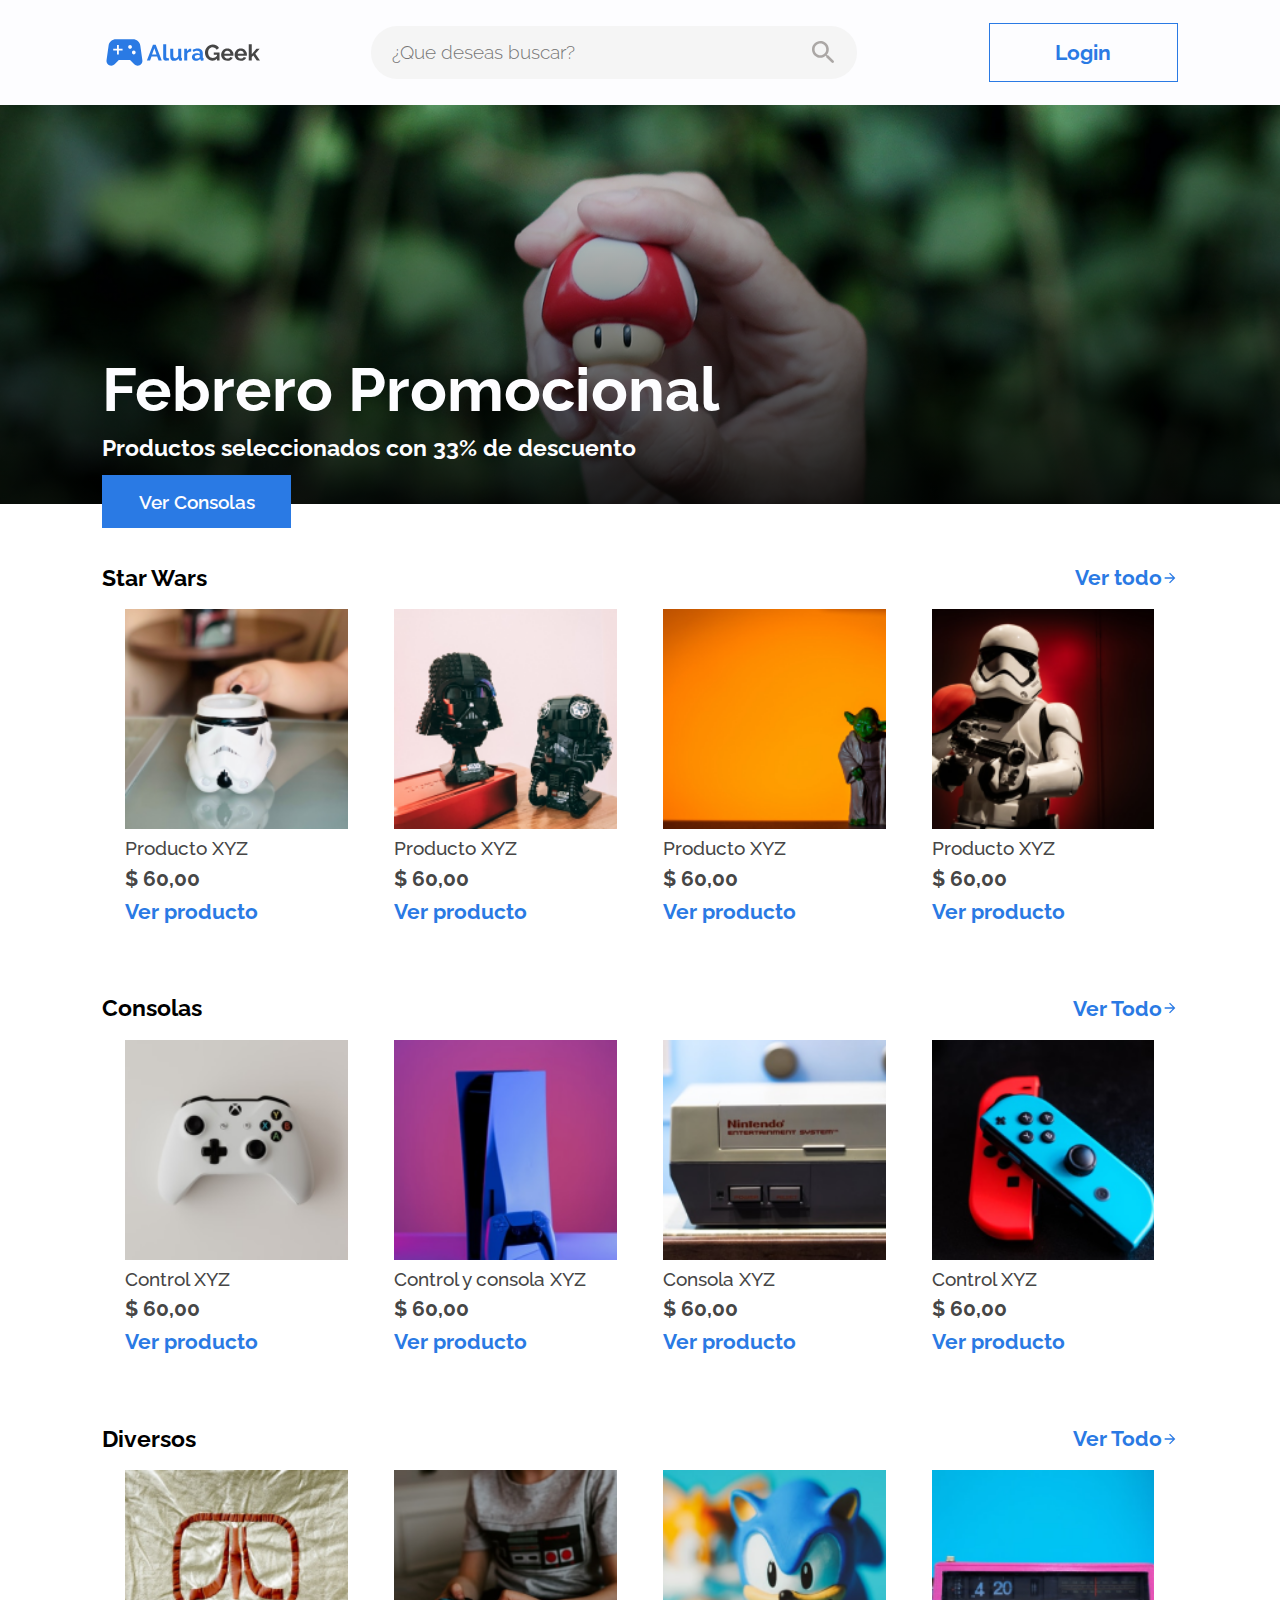
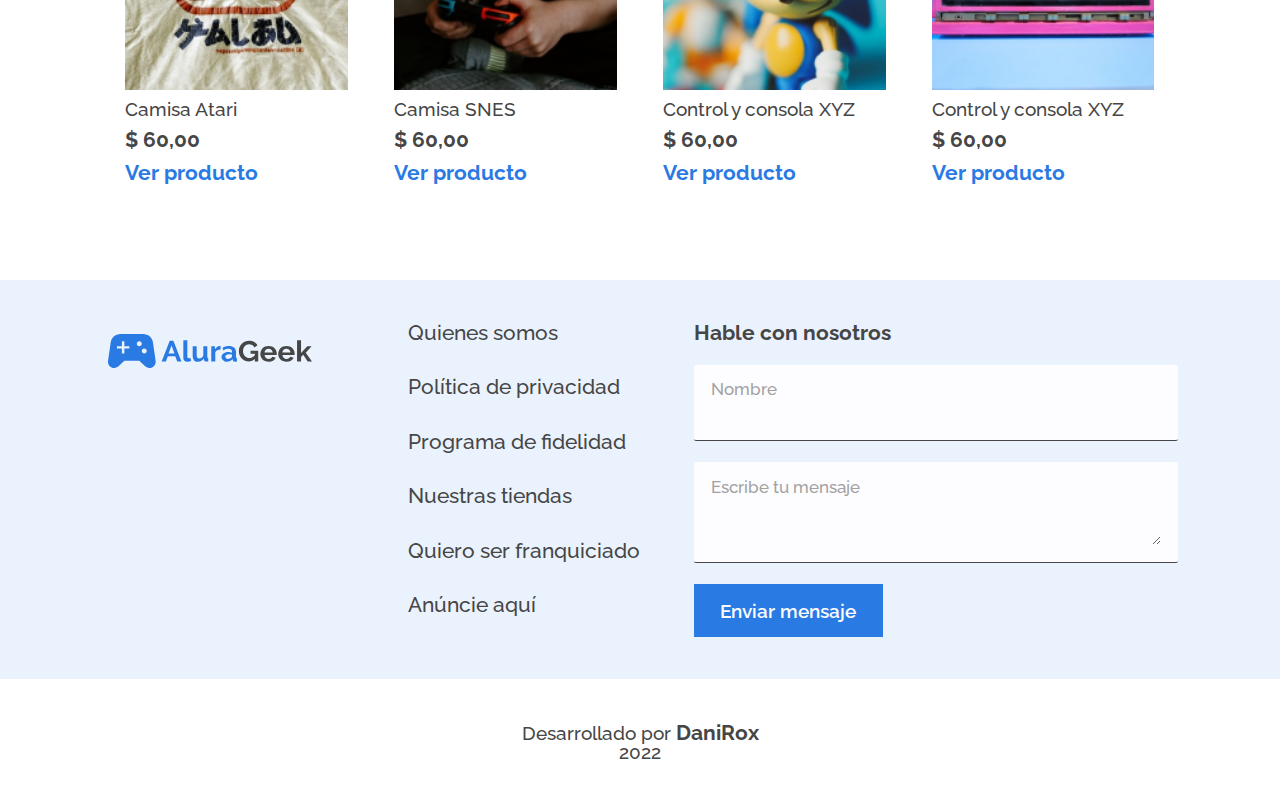
==== commit 372dbde5: "agregando estilos atomic design" ====
--- a/index.html
+++ b/index.html
@@ -4,199 +4,225 @@
     <meta charset="UTF-8">
     <meta http-equiv="X-UA-Compatible" content="IE=edge">
     <meta name="viewport" content="width=device-width, initial-scale=1.0">
-    <link rel="preconnect" href="https://fonts.googleapis.com">
-    <link rel="preconnect" href="https://fonts.gstatic.com" crossorigin>
-    <link href="https://fonts.googleapis.com/css2?family=Barlow:wght@200;400;500;600&family=Fjalla+One&display=swap" rel="stylesheet">
-    <link rel="stylesheet" href="./styles/reset.css">
-    <link rel="stylesheet" href="./sass/styles.css">
+    <!-- reset styles -->
+    <link rel="stylesheet" href="./css/reset.css">
+    <!-- global styles -->
+    <link rel="stylesheet" href="./css/styles.css">
+    <!-- atoms -->
+    <link rel="stylesheet" href="./css/atoms/buttons.css">
+    <link rel="stylesheet" href="./css/atoms/icons.css">
+    <link rel="stylesheet" href="./css/atoms/images.css">
+    <link rel="stylesheet" href="./css/atoms/input-search.css">
+    <link rel="stylesheet" href="./css/atoms/input.css">
+    <link rel="stylesheet" href="./css/atoms/label.css">
+    <!-- moelcules -->
+    <link rel="stylesheet" href="./css/molecules/item.css">
+    <link rel="stylesheet" href="./css/molecules/div-subtitle.css">
+    <link rel="stylesheet" href="./css/molecules/div-info.css">
+    <link rel="stylesheet" href="./css/molecules/img-start.css">
+    <link rel="stylesheet" href="./css/molecules/txt-start.css">
+    <link rel="stylesheet" href="./css/molecules/navbar.css">
+    <link rel="stylesheet" href="./css/molecules/footer.css">
+    <link rel="stylesheet" href="./css/molecules/group-input.css">
+    <!-- organisms -->
+    <link rel="stylesheet" href="./css/organisms/items-container.css">
+    <link rel="stylesheet" href="./css/organisms/store.css">
+    <link rel="stylesheet" href="./css/organisms/store-container.css">
+    <link rel="stylesheet" href="./css/organisms/header.css">
+    <link rel="stylesheet" href="./css/organisms/contact.css">
+    <link rel="stylesheet" href="./css/organisms/start.css">
+    <link rel="stylesheet" href="./css/organisms/info-container.css">
+    <link rel="stylesheet" href="./css/organisms/formulary.css">
+
     <link rel="icon" href="./assets/icons/favicon.png" sizes="40x30">
     <title>AluraGeek</title>
 </head>
 <body>
     
     <header class="header">
-        <img class="logo" src="./assets/icons/logo-alurageek.svg" alt="logo-alurageek">
-        <div class="nav">
-            <button class="nav__btn-login">Login</button>
-            <img src="./assets/icons/icon-lupa.svg" class="nav__busqueda-img" alt="icono-lupa">
-            <input class="nav__input-busqueda" placeholder="¿Que deseas buscar?"></input>
+        <img class="logo--header" src="./assets/icons/logo-alurageek.svg" alt="logo-alurageek">
+        <div class="navbar">
+            <button class="btn-simple">Login</button>
+            <img src="./assets/icons/icon-lupa.svg" class="btn-search" alt="icono-lupa">
+            <input class="input-search" placeholder="¿Que deseas buscar?"></input>
         </div>
     </header>
-
+    
+    
     <main class="main">
 
-        <section class="slide">
-            <div class="slide__div-img">
-                <div class="slide__gradient"></div>
-                <img class="slide__img" src="./assets/img/banner.png">
-            </div>
-            <div class="slide__txt">
-                <h1 class="slide__title">Febrero Promocional</h1>
-                <span class="slide__subtitle">Productos seleccionados con 33% de descuento</span>
-                <button class="slide__btn">Ver Consolas</button>
+        <section class="start">
+            <div class="img-start">
+                <div class="gradient-header"></div>
+                <img class="img-banner" src="./assets/img/banner.png">
+            </div>
+            <div class="txt-start">
+                <h1 class="title title--white">Febrero Promocional</h1>
+                <span class="subtitle subtitle--white">Productos seleccionados con 33% de descuento</span>
+                <button class="btn">Ver Consolas</button>
             </div>     
 
         </section>
 
-        <section class="store">
-
-            <div class="store-title">
-
-                <div class="div-title-store">
-                    <h1 class="title-store">Star Wars</h1>
-                    <button class="btn-ver-todo">Ver todo<img class="btn-img-arrow" src="./assets/icons/arrow.svg"></button>
+        <section class="store-container">
+
+            <div class="store">
+
+                <div class="div-subtitle">
+                    <h1 class="subtitle">Star Wars</h1>
+                    <button class="btn-txt">Ver todo<img class="btn-img-arrow" src="./assets/icons/arrow.svg"></button>
                 </div>
                 
-                <div class="store-container">
-
-                    <div class="item">
-                        <img class="item__img" src="./assets/img/item1.png" alt="imagen-producto">
-                        <h1 class="item__title">Producto XYZ</h1>
-                        <span class="item__cost">$ 60,00</span>
-                        <a class="item__ver-producto">Ver producto</a>
-                    </div>
-
-                    <div class="item">
-                        <img class="item__img"  src="./assets/img/item2.png" alt="imagen-producto">
-                        <h1 class="item__title">Producto XYZ</h1>
-                        <span class="item__cost">$ 60,00</span>
-                        <a class="item__ver-producto">Ver producto</a>
-                    </div>
-
-                    <div class="item">
-                        <img class="item__img"  src="./assets/img/item3.png" alt="imagen-producto">
-                        <h1 class="item__title">Producto XYZ</h1>
-                        <span class="item__cost">$ 60,00</span>
-                        <a class="item__ver-producto">Ver producto</a>
-                    </div>
-
-                    <div class="item">
-                        <img class="item__img"  src="./assets/img/item4.png" alt="imagen-producto">
-                        <h1 class="item__title">Producto XYZ</h1>
-                        <span class="item__cost">$ 60,00</span>
-                        <a class="item__ver-producto">Ver producto</a>
-                    </div>
-
-                    <div class="item">
-                        <img class="item__img"  src="./assets/img/item5.png" alt="imagen-producto">
-                        <h1 class="item__title">Producto XYZ</h1>
-                        <span class="item__cost">$ 60,00</span>
-                        <a class="item__ver-producto">Ver producto</a>
-                    </div>
-
-                    <div class="item">
-                        <img class="item__img"  src="./assets/img/item6.png" alt="imagen-producto">
-                        <h1 class="item__title">Producto XYZ</h1>
-                        <span class="item__cost">$ 60,00</span>
-                        <a class="item__ver-producto">Ver producto</a>
-                    </div>
-
-                </div>
-            </div>
-
-            <div class="store-title">
-
-                <div class="div-title-store">
-                    <h1 class="title-store">Consolas</h1>
-                    <button class="btn-ver-todo">Ver Todo<img src="./assets/icons/arrow.svg"></button>
+                <div class="items-container">
+
+                    <div class="item" id="">
+                        <img class="img-item" src="./assets/img/item1.png" alt="imagen-producto">
+                        <h1 class="txt txt--small">Producto XYZ</h1>
+                        <span class="txt txt--em">$ 60,00</span>
+                        <button class="btn-txt" >Ver producto</button>
+                    </div>
+
+                    <div class="item">
+                        <img class="img-item"  src="./assets/img/item2.png" alt="imagen-producto">
+                        <h1 class="txt txt--small">Producto XYZ</h1>
+                        <span class="txt txt--em">$ 60,00</span>
+                        <button class="btn-txt" >Ver producto</button>
+                    </div>
+
+                    <div class="item">
+                        <img class="img-item"  src="./assets/img/item3.png" alt="imagen-producto">
+                        <h1 class="txt txt--small">Producto XYZ</h1>
+                        <span class="txt txt--em">$ 60,00</span>
+                        <button class="btn-txt" >Ver producto</button>
+                    </div>
+
+                    <div class="item">
+                        <img class="img-item"  src="./assets/img/item4.png" alt="imagen-producto">
+                        <h1 class="txt txt--small">Producto XYZ</h1>
+                        <span class="txt txt--em">$ 60,00</span>
+                        <button class="btn-txt" >Ver producto</button>
+                    </div>
+
+                    <div class="item">
+                        <img class="img-item"  src="./assets/img/item5.png" alt="imagen-producto">
+                        <h1 class="txt txt--small">Producto XYZ</h1>
+                        <span class="txt txt--em">$ 60,00</span>
+                        <button class="btn-txt" >Ver producto</button>
+                    </div>
+
+                    <div class="item">
+                        <img class="img-item"  src="./assets/img/item6.png" alt="imagen-producto">
+                        <h1 class="txt txt--small">Producto XYZ</h1>
+                        <span class="txt txt--em">$ 60,00</span>
+                        <button class="btn-txt" >Ver producto</button>
+                    </div>
+
+                </div>
+            </div>
+
+            <div class="store">
+
+                <div class="div-subtitle">
+                    <h1 class="subtitle">Consolas</h1>
+                    <button class="btn-txt">Ver Todo<img src="./assets/icons/arrow.svg"></button>
                 </div>
                 
-                <div class="store-container">
-
-                    <div class="item">
-                        <img class="item__img"  src="./assets/img/item7.png" alt="imagen-producto">
-                        <h1 class="item__title">Control XYZ</h1>
-                        <span class="item__cost">$ 60,00</span>
-                        <a class="item__ver-producto">Ver producto</a>
-                    </div>
-
-                    <div class="item">
-                        <img class="item__img"  src="./assets/img/item8.png" alt="imagen-producto">
-                        <h1 class="item__title">Control y consola XYZ</h1>
-                        <span class="item__cost">$ 60,00</span>
-                        <a class="item__ver-producto">Ver producto</a>
-                    </div>
-
-                    <div class="item">
-                        <img class="item__img"  src="./assets/img/item9.png" alt="imagen-producto">
-                        <h1 class="item__title">Consola XYZ</h1>
-                        <span class="item__cost">$ 60,00</span>
-                        <a class="item__ver-producto">Ver producto</a>
-                    </div>
-
-                    <div class="item">
-                        <img class="item__img"  src="./assets/img/item10.png" alt="imagen-producto">
-                        <h1 class="item__title">Control XYZ</h1>
-                        <span class="item__cost">$ 60,00</span>
-                        <a class="item__ver-producto">Ver producto</a>
-                    </div>
-
-                    <div class="item">
-                        <img class="item__img"  src="./assets/img/item11.png" alt="imagen-producto">
-                        <h1 class="item__title">Consola XYZ</h1>
-                        <span class="item__cost">$ 60,00</span>
-                        <a class="item__ver-producto">Ver producto</a>
+                <div class="items-container">
+
+                    <div class="item">
+                        <img class="img-item"  src="./assets/img/item7.png" alt="imagen-producto">
+                        <h1 class="txt txt--small">Control XYZ</h1>
+                        <span class="txt txt--em">$ 60,00</span>
+                        <button class="btn-txt" >Ver producto</button>
+                    </div>
+
+                    <div class="item">
+                        <img class="img-item"  src="./assets/img/item8.png" alt="imagen-producto">
+                        <h1 class="txt txt--small">Control y consola XYZ</h1>
+                        <span class="txt txt--em">$ 60,00</span>
+                        <button class="btn-txt" >Ver producto</button>
+                    </div>
+
+                    <div class="item">
+                        <img class="img-item"  src="./assets/img/item9.png" alt="imagen-producto">
+                        <h1 class="txt txt--small">Consola XYZ</h1>
+                        <span class="txt txt--em">$ 60,00</span>
+                        <button class="btn-txt" >Ver producto</button>
+                    </div>
+
+                    <div class="item">
+                        <img class="img-item"  src="./assets/img/item10.png" alt="imagen-producto">
+                        <h1 class="txt txt--small">Control XYZ</h1>
+                        <span class="txt txt--em">$ 60,00</span>
+                        <button class="btn-txt" >Ver producto</button>
+                    </div>
+
+                    <div class="item">
+                        <img class="img-item"  src="./assets/img/item11.png" alt="imagen-producto">
+                        <h1 class="txt txt--small">Consola XYZ</h1>
+                        <span class="txt txt--em">$ 60,00</span>
+                        <button class="btn-txt" >Ver producto</button>
                     </div>
                     
                     <div class="item">
-                        <img class="item__img"  src="./assets/img/item12.png" alt="imagen-producto">
-                        <h1 class="item__title">Game Boy Color</h1>
-                        <span class="item__cost">$ 60,00</span>
-                        <a class="item__ver-producto">Ver producto</a>
-                    </div>
-
-                </div>
-            </div>
-
-            <div class="store-title">
-
-                <div class="div-title-store">
-                    <h1 class="title-store">Diversos</h1>
-                    <button class="btn-ver-todo">Ver Todo<img src="./assets/icons/arrow.svg"></button>
+                        <img class="img-item"  src="./assets/img/item12.png" alt="imagen-producto">
+                        <h1 class="txt txt--small">Game Boy Color</h1>
+                        <span class="txt txt--em">$ 60,00</span>
+                        <button class="btn-txt" >Ver producto</button>
+                    </div>
+
+                </div>
+            </div>
+
+            <div class="store">
+
+                <div class="div-subtitle">
+                    <h1 class="subtitle">Diversos</h1>
+                    <button class="btn-txt">Ver Todo<img src="./assets/icons/arrow.svg"></button>
                 </div>
                 
-                <div class="store-container">
-
-                    <div class="item">
-                        <img class="item__img"  src="./assets/img/item13.png" alt="imagen-producto">
-                        <h1 class="item__title">Camisa Atari</h1>
-                        <span class="item__cost">$ 60,00</span>
-                        <a class="item__ver-producto">Ver producto</a>
-                    </div>
-
-                    <div class="item">
-                        <img class="item__img"  src="./assets/img/item14.png" alt="imagen-producto">
-                        <h1 class="item__title">Camisa SNES</h1>
-                        <span class="item__cost">$ 60,00</span>
-                        <a class="item__ver-producto">Ver producto</a>
-                    </div>
-
-                    <div class="item">
-                        <img class="item__img"  src="./assets/img/item15.png" alt="imagen-producto">
-                        <h1 class="item__title">Control y consola XYZ</h1>
-                        <span class="item__cost">$ 60,00</span>
-                        <a class="item__ver-producto">Ver producto</a>
-                    </div>
-
-                    <div class="item">
-                        <img class="item__img"  src="./assets/img/item16.png" alt="imagen-producto">
-                        <h1 class="item__title">Control y consola XYZ</h1>
-                        <span class="item__cost">$ 60,00</span>
-                        <a class="item__ver-producto">Ver producto</a>
-                    </div>
-
-                    <div class="item">
-                        <img class="item__img"  src="./assets/img/item17.png" alt="imagen-producto">
-                        <h1 class="item__title">Control y consola XYZ</h1>
-                        <span class="item__cost">$ 60,00</span>
-                        <a class="item__ver-producto">Ver producto</a>
-                    </div>
-
-                    <div class="item">
-                        <img class="item__img"  src="./assets/img/item18.png" alt="imagen-producto">
-                        <h1 class="item__title">Producto XYZ</h1>
-                        <span class="item__cost">$ 60,00</span>
-                        <a class="item__ver-producto">Ver producto</a>
+                <div class="items-container">
+
+                    <div class="item">
+                        <img class="img-item"  src="./assets/img/item13.png" alt="imagen-producto">
+                        <h1 class="txt txt--small">Camisa Atari</h1>
+                        <span class="txt txt--em">$ 60,00</span>
+                        <button class="btn-txt" >Ver producto</button>
+                    </div>
+
+                    <div class="item">
+                        <img class="img-item"  src="./assets/img/item14.png" alt="imagen-producto">
+                        <h1 class="txt txt--small">Camisa SNES</h1>
+                        <span class="txt txt--em">$ 60,00</span>
+                        <button class="btn-txt" >Ver producto</button>
+                    </div>
+
+                    <div class="item">
+                        <img class="img-item"  src="./assets/img/item15.png" alt="imagen-producto">
+                        <h1 class="txt txt--small">Control y consola XYZ</h1>
+                        <span class="txt txt--em">$ 60,00</span>
+                        <button class="btn-txt" >Ver producto</button>
+                    </div>
+
+                    <div class="item">
+                        <img class="img-item"  src="./assets/img/item16.png" alt="imagen-producto">
+                        <h1 class="txt txt--small">Control y consola XYZ</h1>
+                        <span class="txt txt--em">$ 60,00</span>
+                        <button class="btn-txt" >Ver producto</button>
+                    </div>
+
+                    <div class="item">
+                        <img class="img-item"  src="./assets/img/item17.png" alt="imagen-producto">
+                        <h1 class="txt txt--small">Control y consola XYZ</h1>
+                        <span class="txt txt--em">$ 60,00</span>
+                        <button class="btn-txt" >Ver producto</button>
+                    </div>
+
+                    <div class="item">
+                        <img class="img-item"  src="./assets/img/item18.png" alt="imagen-producto">
+                        <h1 class="txt txt--small">Producto XYZ</h1>
+                        <span class="txt txt--em">$ 60,00</span>
+                        <button class="btn-txt" >Ver producto</button>
                     </div>
 
                 </div>
@@ -204,24 +230,24 @@
 
         </section>
 
-        <section class="contacto">
-
-            <div class="mas-info">
-                <img src="./assets/icons/logo-alurageek.svg" class="logo-info" alt="logo-alurageek">
-                <div class="div-span-info">
-                    <span class="span-info">Quienes somos</span>
-                    <span class="span-info">Política de privacidad</span>
-                    <span class="span-info">Programa de fidelidad</span>
-                    <span class="span-info">Nuestras tiendas</span>
-                    <span class="span-info">Quiero ser franquiciado</span>
-                    <span class="span-info">Anúncie aquí</span>
-                </div>
-
-            </div>
-
-            <div class="formulario">
+        <section class="contact">
+
+            <div class="info-container">
+                <img src="./assets/icons/logo-alurageek.svg" class="logo--info" alt="logo-alurageek">
+                <div class="div-info">
+                    <span class="txt">Quienes somos</span>
+                    <span class="txt">Política de privacidad</span>
+                    <span class="txt">Programa de fidelidad</span>
+                    <span class="txt">Nuestras tiendas</span>
+                    <span class="txt">Quiero ser franquiciado</span>
+                    <span class="txt">Anúncie aquí</span>
+                </div>
+
+            </div>
+
+            <div class="formulary">
                 <form>
-                    <span class="title-form">Hable con nosotros</span>
+                    <span class="txt txt--em">Hable con nosotros</span>
                     <div class="group-input">
                         <label for="nombre">Nombre</label>
                         <input id="nombre" name="nombre" type="text" required>
@@ -230,7 +256,7 @@
                         <label for="mensaje">Escribe tu mensaje</label>
                         <textarea id="mensaje" name="mensaje"></textarea>
                     </div>
-                    <button class="btn-form" type="submit">Enviar mensaje</button>
+                    <button class="btn" type="submit">Enviar mensaje</button>
                 </form>
             </div>
 
@@ -240,8 +266,8 @@
 
     <footer class="footer">
 
-        <p class="footer__txt">Desarrollado por <a href="https://danirox.github.io/DaniRox-Portfolio/" target="_blank" class="footer__link">DaniRox</a></p>
-        <p class="footer__año">2022</p>
+        <p class="txt txt--small">Desarrollado por <a href="https://danirox.github.io/DaniRox-Portfolio/" target="_blank" class="txt txt--em">DaniRox</a></p>
+        <p class="txt txt--small">2022</p>
 
     </footer>
     
--- a/css/styles.css
+++ b/css/styles.css
@@ -0,0 +1,88 @@
+@import url('https://fonts.googleapis.com/css2?family=Raleway:wght@400;500;600;700&display=swap');
+
+:root {
+    --azure: #2A7AE4;
+    --outer-space: #464646;
+    --silver: #A2A2A2;
+    --wite-smoke: #F5F5F5;
+    --alice-blue: #EAF2FD;
+    --white: #FDFDFF;
+}
+
+html {
+    font-size: 14px;
+}
+
+.title {
+    font-family: 'Raleway', sans-serif;
+    font-weight: 700;
+    font-size: 1.5rem;
+}
+
+.title--dark {
+    color: var(--outer-space);
+}
+
+.title--white {
+    color: var(--white);
+}
+
+.subtitle {
+    font-family: 'Raleway', sans-serif;
+    font-weight: 700;
+    font-size: 1.1rem;
+}
+
+.subtitle--dark {
+    color: var(--outer-space);
+}
+
+.subtitle--white {
+    color: var(--white);
+}
+
+.txt {
+    font-family: 'Raleway', sans-serif;
+    font-weight: 500;
+    font-size: 1rem;
+    color: var(--outer-space);
+    text-decoration: none;
+}
+
+.txt--small {
+    font-size: 0.9rem;
+}
+.txt--em {
+    font-weight: 700;
+}
+
+
+@media only screen and (min-width: 470px) {
+    html {
+        font-size: 16px;
+    }
+
+    .title {
+        font-size: 1.7rem;
+    }
+}
+
+@media only screen and (min-width: 770px) {
+    html {
+        font-size: 18px;
+    }
+
+    .title {
+        font-size: 2rem;
+    }
+}
+
+@media only screen and (min-width: 1100px) {
+    html {
+        font-size: 21px;
+    }
+
+    .title {
+        font-size: 2.9rem;
+    }
+}--- a/css/atoms/buttons.css
+++ b/css/atoms/buttons.css
@@ -0,0 +1,55 @@
+@import url(../styles.css);
+
+.btn {
+    width: 9rem;
+    height: 2.8em;
+    color: var(--white);
+    background-color: var(--azure);
+    font-family: 'Raleway', sans-serif;
+    font-weight: 600;
+    font-size: 0.9rem;
+    border: none;
+    cursor: pointer;
+}
+
+.btn-simple {
+    width: 9rem;
+    height: 2.8em;
+    color: var(--azure);
+    background-color: var(--white);
+    font-family: 'Raleway', sans-serif;
+    font-weight: 700;
+    font-size: 1rem;
+    background-color: transparent;
+    border: 1px solid var(--azure);
+    cursor: pointer;
+}
+
+.btn-txt {
+    color: var(--azure);
+    background-color: transparent;
+    font-family: 'Raleway', sans-serif;
+    font-weight: 700;
+    font-size: 1rem;
+    border: none;
+    padding: 0;
+    cursor: pointer;
+    display: flex;
+    align-items: center;
+}
+
+.btn-search {
+    width: 1.3rem;
+    cursor: pointer;
+}
+
+
+@media only screen and (min-width: 770px) {
+    .btn-search {
+        display: none;
+    }
+}
+
+@media only screen and (min-width: 1100px) {
+
+}--- a/css/atoms/icons.css
+++ b/css/atoms/icons.css
@@ -0,0 +1,23 @@
+@import url(../styles.css);
+
+.logo--header {
+    width: 7.5rem;
+}
+
+.logo--info {
+    width: 12rem;
+    margin-bottom: 1rem;
+}
+
+
+@media only screen and (min-width: 770px) {
+    .logo--info {
+        width: 11rem;
+    }
+}
+
+@media only screen and (min-width: 1100px) {
+    .logo--info {
+        width: 10rem;
+    }
+}--- a/css/atoms/images.css
+++ b/css/atoms/images.css
@@ -0,0 +1,41 @@
+@import url(../styles.css);
+
+.img-item {
+    width: 100%;
+    height: auto;
+}
+
+.img-banner {
+    width: 120%;
+}
+
+.gradient-header {
+    height: 15rem;
+    width: 100%;
+    background-image: linear-gradient(to bottom, transparent, rgba(0, 0, 0, 0.845));
+    position: absolute;
+}
+
+
+
+@media only screen and (min-width: 480px) {
+    .gradient-header {
+        height: 16rem;
+    }
+}
+
+@media only screen and (min-width: 770px) {
+    .img-banner {
+        width: 100%;
+    }
+
+    .gradient-header {
+        height: 17rem;
+    }
+}
+
+@media only screen and (min-width: 1100px) {
+    .gradient-header {
+        height: 19rem;
+    }
+}--- a/css/atoms/input-search.css
+++ b/css/atoms/input-search.css
@@ -0,0 +1,26 @@
+@import url(../styles.css);
+
+.input-search {
+    display: none;
+}
+
+@media only screen and (min-width: 770px) {
+    .input-search {
+        height: 2.5rem;
+        width: 55%;
+        background-color: var(--wite-smoke);
+        background-image: url(../../assets/icons/icon-lupa.svg);
+        background-repeat: no-repeat;
+        background-position: 95%;
+        font-family: 'Raleway', sans-serif;
+        font-size: 0.9rem;
+        font-weight: 300;
+        color: var(--silver);
+        padding: 0 1rem;
+        border: none;
+        border-radius: 2rem;
+        display: flex;
+        align-items: center;
+        justify-content: space-between;
+    }
+}--- a/css/atoms/input.css
+++ b/css/atoms/input.css
@@ -0,0 +1,11 @@
+@import url(../styles.css);
+
+input, textarea{
+    font-family: 'Raleway', sans-serif;
+    font-weight: 500;
+    font-size: 1rem;
+    color: var(--outer-space);
+    padding: 0;
+    border: none;
+    background-color: transparent;
+}--- a/css/atoms/label.css
+++ b/css/atoms/label.css
@@ -0,0 +1,8 @@
+@import url(../styles.css);
+
+label {
+    font-family: 'Raleway', sans-serif;
+    font-weight: 500;
+    font-size: 0.8rem;
+    color: var(--silver);
+}--- a/css/molecules/item.css
+++ b/css/molecules/item.css
@@ -0,0 +1,12 @@
+@import url(../styles.css);
+
+.item {
+    width: 10.6rem;
+    height: 15rem;
+    display: flex;
+    flex-wrap: wrap;
+    flex-direction: column;
+    justify-content: space-between;
+    align-items: flex-start;
+    margin-bottom: 1.2rem;
+}--- a/css/molecules/div-subtitle.css
+++ b/css/molecules/div-subtitle.css
@@ -0,0 +1,9 @@
+@import url(../styles.css);
+
+.div-subtitle {
+    height: 3rem;
+    display: flex;
+    flex-direction: row;
+    justify-content: space-between;
+    align-items: center;
+}--- a/css/molecules/div-info.css
+++ b/css/molecules/div-info.css
@@ -0,0 +1,16 @@
+@import url(../styles.css);
+
+.div-info {
+    height: 14rem;
+    display: flex;
+    flex-direction: column;
+    align-items: center;
+    justify-content: space-between;
+}
+
+
+@media only screen and (min-width: 770px) {
+    .div-info {
+        align-items: flex-start;
+    }
+}--- a/css/molecules/img-start.css
+++ b/css/molecules/img-start.css
@@ -0,0 +1,28 @@
+@import url(../styles.css);
+
+.img-start {
+    height: 15rem;
+    overflow: hidden;
+    display: flex;
+    justify-content: flex-end;
+    align-items: center;
+}
+
+
+@media only screen and (min-width: 480px) {
+    .img-start {
+        height: 16rem;
+    }
+}
+
+@media only screen and (min-width: 770px) {
+    .img-start {
+        height: 17rem;
+    }
+}
+
+@media only screen and (min-width: 1100px) {
+    .img-start {
+        height: 19rem;
+    }
+}--- a/css/molecules/txt-start.css
+++ b/css/molecules/txt-start.css
@@ -0,0 +1,38 @@
+@import url(../styles.css);
+
+.txt-start {
+    height: 6.5rem;
+    margin: 0 5%;
+    position: absolute;
+    top: 22%;
+    display: flex;
+    flex-direction: column;
+    flex-wrap: nowrap;
+    align-items: flex-start;
+    justify-content: space-between;
+}
+
+
+
+@media only screen and (min-width: 470px) {
+    .txt-start {
+        height: 7rem;
+        top: 28%;
+    }
+}
+
+@media only screen and (min-width: 770px) {
+    .txt-start {
+        height: 7.5rem;
+        margin: 0 6%;
+        top: 33%;
+    }
+}
+
+@media only screen and (min-width: 1100px) {
+    .txt-start {
+        height: 8rem;
+        margin: 0 8%;
+        top: 40%;
+    }
+}--- a/css/molecules/navbar.css
+++ b/css/molecules/navbar.css
@@ -0,0 +1,17 @@
+@import url(../styles.css);
+
+.navbar {
+    width: 60%;
+    display: flex;
+    flex-direction: row;
+    justify-content: space-between;
+    align-items: center;
+}
+
+
+@media only screen and (min-width: 770px) {
+    .navbar {
+        width: 75%;
+        flex-direction: row-reverse;
+    }
+}
--- a/css/molecules/footer.css
+++ b/css/molecules/footer.css
@@ -0,0 +1,10 @@
+@import url(../styles.css);
+
+.footer {
+    width: 100%;
+    height: 6rem;
+    display: flex;
+    flex-direction: column;
+    justify-content: center;
+    align-items: center;
+}--- a/css/molecules/group-input.css
+++ b/css/molecules/group-input.css
@@ -0,0 +1,11 @@
+@import url(../styles.css);
+
+.group-input {
+    border-bottom: 0.5px solid var(--outer-space);
+    border-radius: 0.1rem;
+    background-color: var(--white);
+    margin: 1rem 0;
+    padding: 0.8rem;
+    display: flex;
+    flex-direction: column;
+}--- a/css/organisms/items-container.css
+++ b/css/organisms/items-container.css
@@ -0,0 +1,18 @@
+@import url(../styles.css);
+
+.items-container {
+    height: 32rem;
+    overflow: hidden;
+    margin-bottom: 1.5rem;
+    display: flex;
+    flex-direction: row;
+    flex-wrap: wrap;
+    justify-content: space-around;
+}
+
+
+@media only screen and (min-width: 770px) {
+    .items-container {
+        height: 16rem;
+    }
+}--- a/css/organisms/store.css
+++ b/css/organisms/store.css
@@ -0,0 +1,7 @@
+@import url(../styles.css);
+
+.store {
+    display: flex;
+    flex-direction: column;
+    flex-wrap: wrap;
+}--- a/css/organisms/store-container.css
+++ b/css/organisms/store-container.css
@@ -0,0 +1,21 @@
+@import url(../styles.css);
+
+.store-container {
+    padding: 2rem 5%;
+    display: flex;
+    flex-direction: column;
+    flex-wrap: wrap;
+}
+
+
+@media only screen and (min-width: 770px) {
+    .store-container {
+        padding: 2rem 6%;
+    }
+}
+
+@media only screen and (min-width: 1100px) {
+    .store-container {
+        padding: 2rem 8%;
+    }
+}--- a/css/organisms/header.css
+++ b/css/organisms/header.css
@@ -0,0 +1,26 @@
+@import url(../styles.css);
+
+.header {
+    background-color: var(--white);
+    width: auto;
+    height: 5rem;
+    padding: 0 5%;
+    display: flex;
+    flex-direction: row;
+    align-items: center;
+    justify-content: space-between;
+    align-content: center;
+}
+
+
+@media only screen and (min-width: 770px) {
+    .header {
+        padding: 0 6%;
+    }
+}
+
+@media only screen and (min-width: 1100px) {
+    .header {
+        padding: 0 8%;
+    }
+}--- a/css/organisms/contact.css
+++ b/css/organisms/contact.css
@@ -0,0 +1,22 @@
+@import url(../styles.css);
+
+.contact {
+    background-color: var(--alice-blue);
+    padding: 1rem 5%;
+}
+
+
+@media only screen and (min-width: 770px) {
+    .contact {
+        padding: 2rem 5%;
+        display: flex;
+        flex-direction: row;
+        justify-content: space-between;
+    }
+}
+
+@media only screen and (min-width: 1100px) {
+    .contact {
+        padding: 2rem 8%;
+    }
+}--- a/css/organisms/start.css
+++ b/css/organisms/start.css
@@ -0,0 +1,24 @@
+@import url(../styles.css);
+
+.start {
+    height: 15rem;
+}
+
+
+@media only screen and (min-width: 480px) {
+    .start {
+        height: 16rem;
+    }
+}
+
+@media only screen and (min-width: 770px) {
+    .start {
+        height: 17rem;
+    }
+}
+
+@media only screen and (min-width: 1100px) {
+    .start {
+        height: 19rem;
+    }
+}--- a/css/organisms/info-container.css
+++ b/css/organisms/info-container.css
@@ -0,0 +1,24 @@
+@import url(../styles.css);
+
+.info-container {
+    margin: 2rem 0;
+    display: flex;
+    flex-direction: column;
+    align-items: center;
+}
+
+
+@media only screen and (min-width: 770px) {
+    .info-container {
+        align-items: flex-start;
+        margin: 0;
+    }
+}
+
+@media only screen and (min-width: 1100px) {
+    .info-container {
+        width: 50%;
+        flex-direction: row;
+        justify-content: space-between;
+    }
+}--- a/css/organisms/formulary.css
+++ b/css/organisms/formulary.css
@@ -0,0 +1,19 @@
+@import url(../styles.css);
+
+.formulary {
+    margin: 2rem 0;
+}
+
+
+@media only screen and (min-width: 770px) {
+    .formulary {
+        width: 60%;
+        margin: 0;
+    }
+}
+
+@media only screen and (min-width: 1100px) {
+    .formulary {
+        width: 45%;
+    }
+}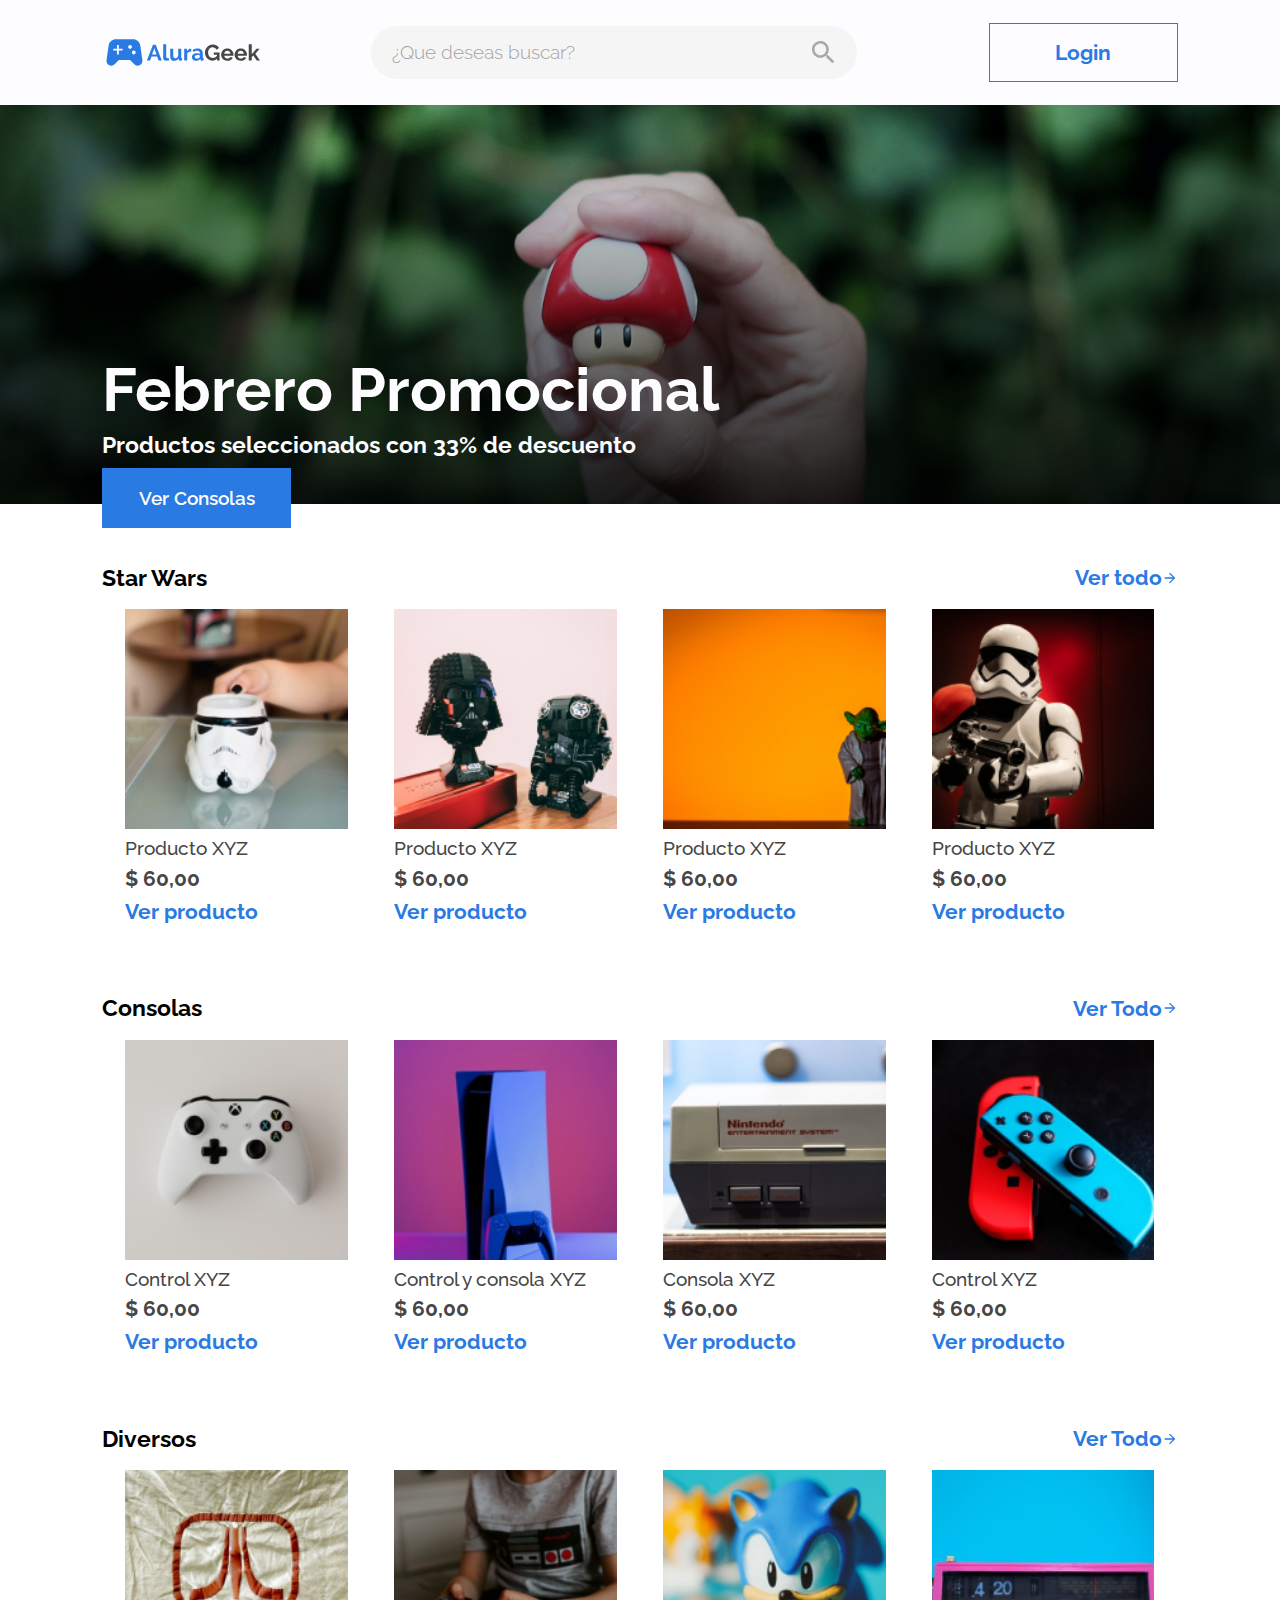
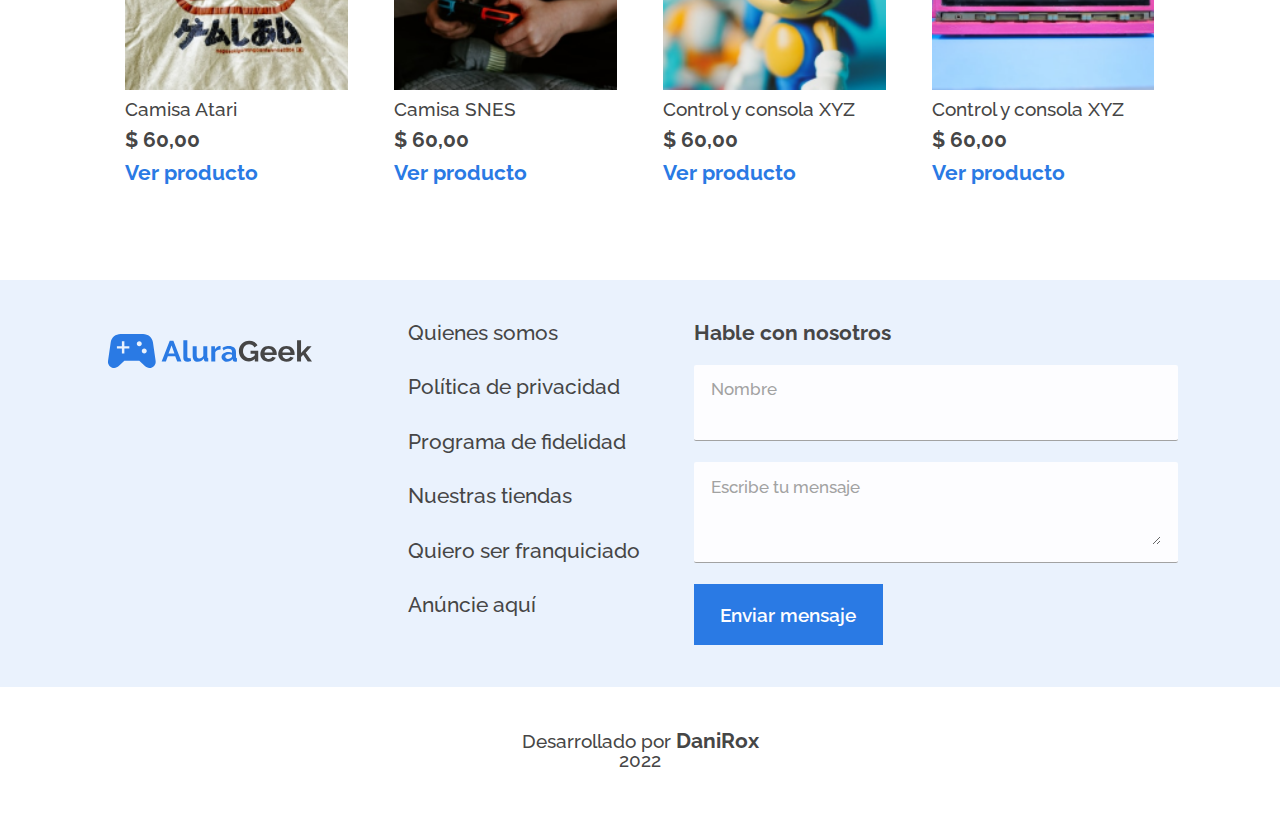
==== commit 8f02161a: "agregando loguin y sus estilos" ====
--- a/index.html
+++ b/index.html
@@ -34,7 +34,7 @@
     <link rel="stylesheet" href="./css/organisms/info-container.css">
     <link rel="stylesheet" href="./css/organisms/formulary.css">
 
-    <link rel="icon" href="./assets/icons/favicon.png" sizes="40x30">
+    <link rel="icon" href="./assets/icons/favicon.png" sizes="40x40">
     <title>AluraGeek</title>
 </head>
 <body>
@@ -70,7 +70,7 @@
 
                 <div class="div-subtitle">
                     <h1 class="subtitle">Star Wars</h1>
-                    <button class="btn-txt">Ver todo<img class="btn-img-arrow" src="./assets/icons/arrow.svg"></button>
+                    <button class="btn-txt" id="btn-store" onclick="displayArticles()">Ver todo<img class="btn-img-arrow" src="./assets/icons/arrow.svg"></button>
                 </div>
                 
                 <div class="items-container">
@@ -124,7 +124,7 @@
 
                 <div class="div-subtitle">
                     <h1 class="subtitle">Consolas</h1>
-                    <button class="btn-txt">Ver Todo<img src="./assets/icons/arrow.svg"></button>
+                    <button class="btn-txt" id="all-items">Ver Todo<img src="./assets/icons/arrow.svg"></button>
                 </div>
                 
                 <div class="items-container">
@@ -133,7 +133,7 @@
                         <img class="img-item"  src="./assets/img/item7.png" alt="imagen-producto">
                         <h1 class="txt txt--small">Control XYZ</h1>
                         <span class="txt txt--em">$ 60,00</span>
-                        <button class="btn-txt" >Ver producto</button>
+                        <button class="btn-txt">Ver producto</button>
                     </div>
 
                     <div class="item">
@@ -249,11 +249,11 @@
                 <form>
                     <span class="txt txt--em">Hable con nosotros</span>
                     <div class="group-input">
-                        <label for="nombre">Nombre</label>
+                        <label for="nombre" class="label">Nombre</label>
                         <input id="nombre" name="nombre" type="text" required>
                     </div>
                     <div class="group-input">
-                        <label for="mensaje">Escribe tu mensaje</label>
+                        <label for="mensaje" class="label">Escribe tu mensaje</label>
                         <textarea id="mensaje" name="mensaje"></textarea>
                     </div>
                     <button class="btn" type="submit">Enviar mensaje</button>
@@ -270,6 +270,8 @@
         <p class="txt txt--small">2022</p>
 
     </footer>
+
+    <script src="./js/scripts.js"></script>
     
 </body>
 </html>--- a/css/atoms/buttons.css
+++ b/css/atoms/buttons.css
@@ -43,13 +43,32 @@
     cursor: pointer;
 }
 
+.btn-loguin{
+    height: 3rem;
+    width: 108%;
+    margin: 1.2rem 0;
+}
 
 @media only screen and (min-width: 770px) {
     .btn-search {
         display: none;
     }
+
+    .btn {
+        height: 3em;
+    }
+
+    .btn-loguin{
+        height: 3.2rem;
+    }
 }
 
 @media only screen and (min-width: 1100px) {
+    .btn {
+        height: 3.2em;
+    }
 
+    .btn-loguin{
+        height: 3.4rem;
+    }
 }--- a/css/atoms/input.css
+++ b/css/atoms/input.css
@@ -8,4 +8,27 @@
     padding: 0;
     border: none;
     background-color: transparent;
-}+}
+
+input, textarea:focus-visible{
+    outline: none;
+}
+
+input::placeholder{
+    color: var(--silver);
+}
+
+.input-loguin{
+    border-bottom: 0.5px solid var(--silver);
+    border-radius: 0.1rem;
+    background-color: var(--white);
+    margin: 1rem 0;
+    padding: 0.8rem;
+    color: var(--outer-space);
+    width: 100%;
+    height: 2.6em;
+}
+
+.input-loguin::placeholder{
+    color: var(--silver);
+}
--- a/css/atoms/label.css
+++ b/css/atoms/label.css
@@ -1,8 +1,12 @@
 @import url(../styles.css);
 
 label {
+    color: var(--silver);
     font-family: 'Raleway', sans-serif;
     font-weight: 500;
     font-size: 0.8rem;
-    color: var(--silver);
+}
+
+label::placeholder{
+    color: var(--outer-space);
 }--- a/css/molecules/group-input.css
+++ b/css/molecules/group-input.css
@@ -1,7 +1,7 @@
 @import url(../styles.css);
 
 .group-input {
-    border-bottom: 0.5px solid var(--outer-space);
+    border-bottom: 0.5px solid var(--silver);
     border-radius: 0.1rem;
     background-color: var(--white);
     margin: 1rem 0;
